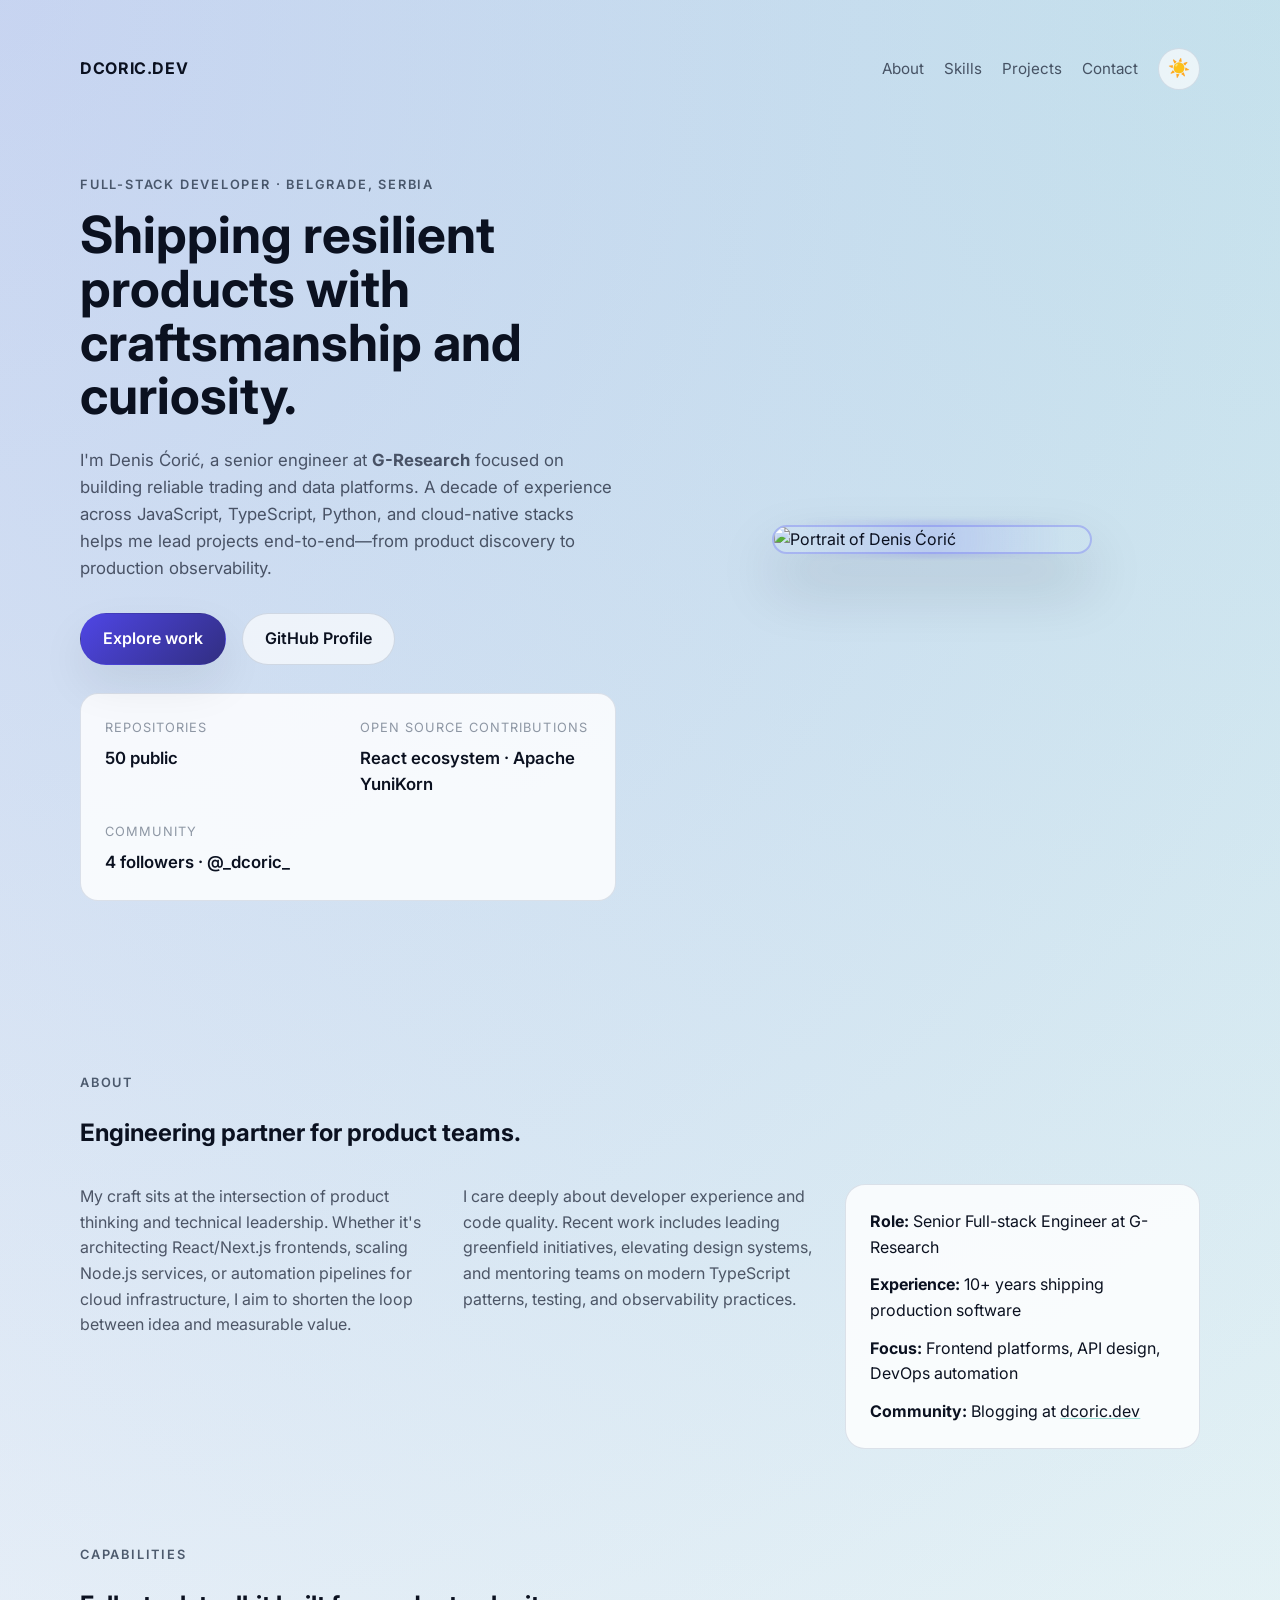
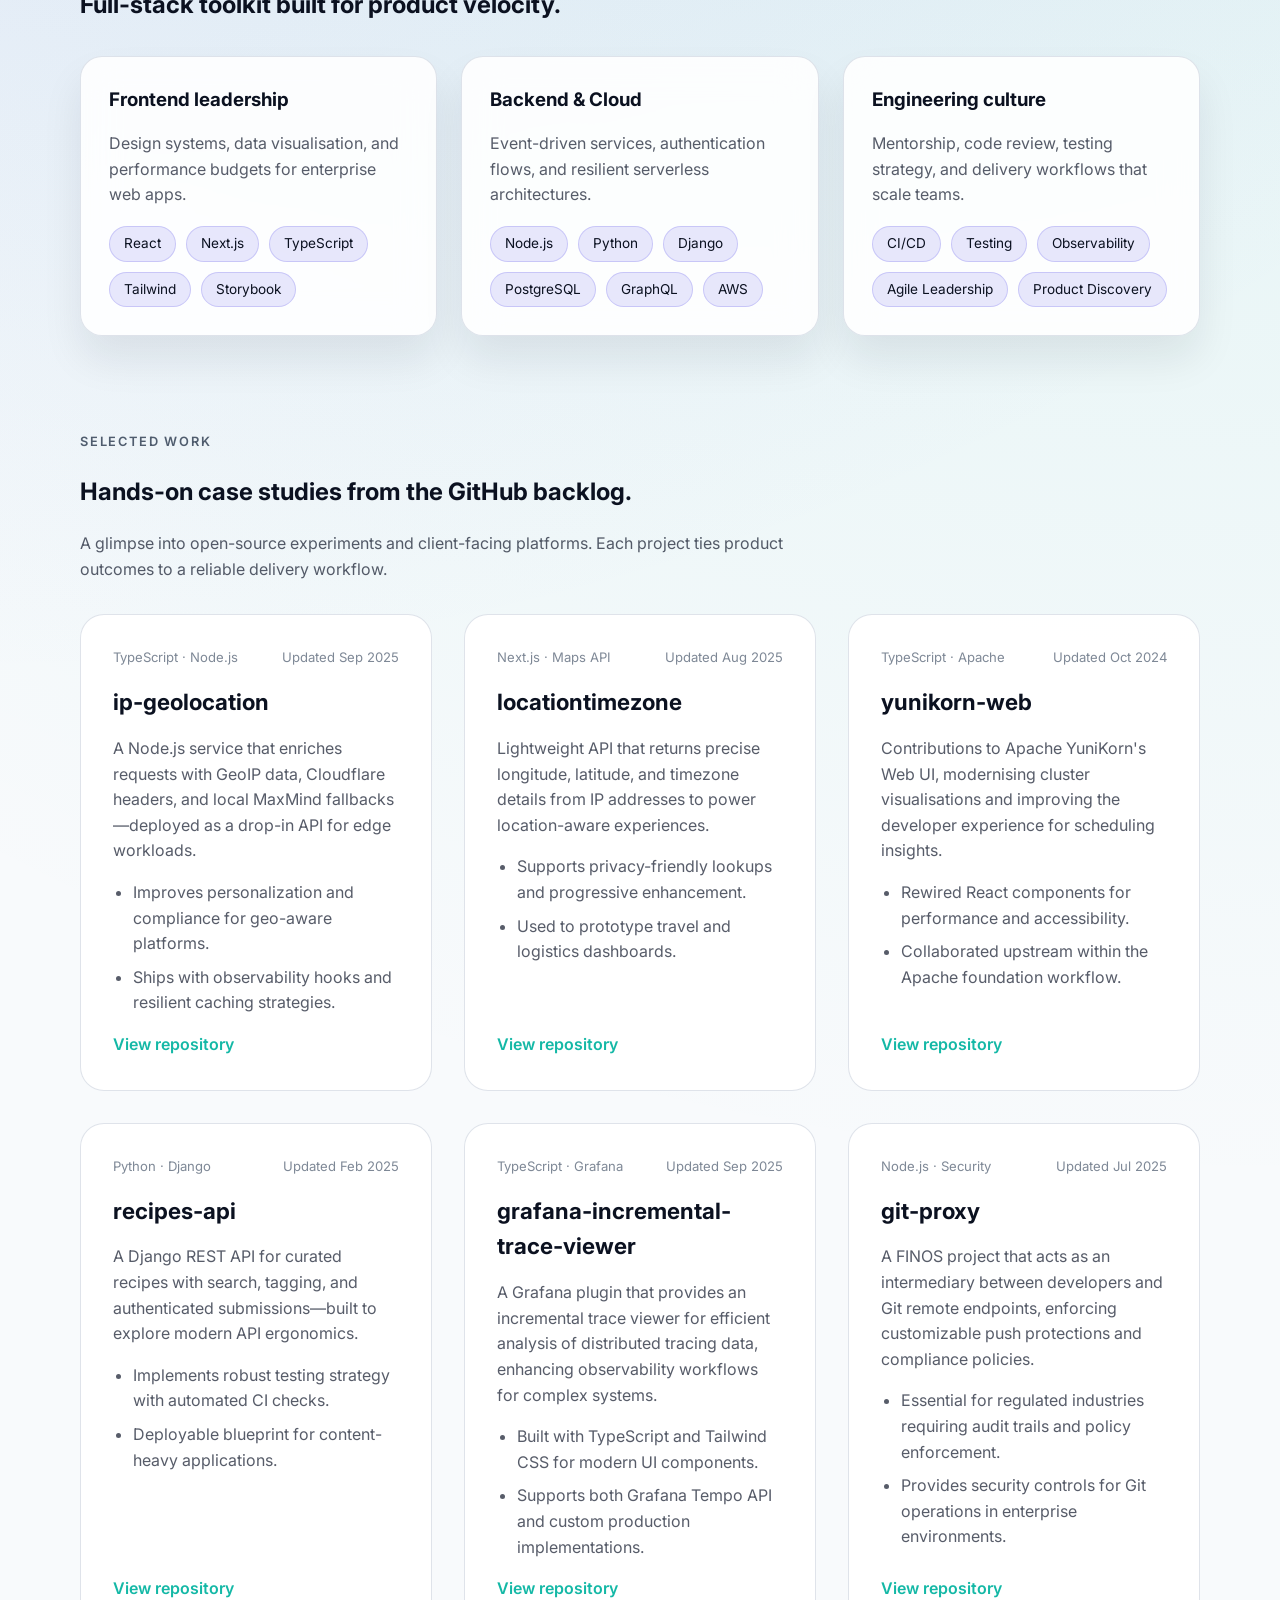
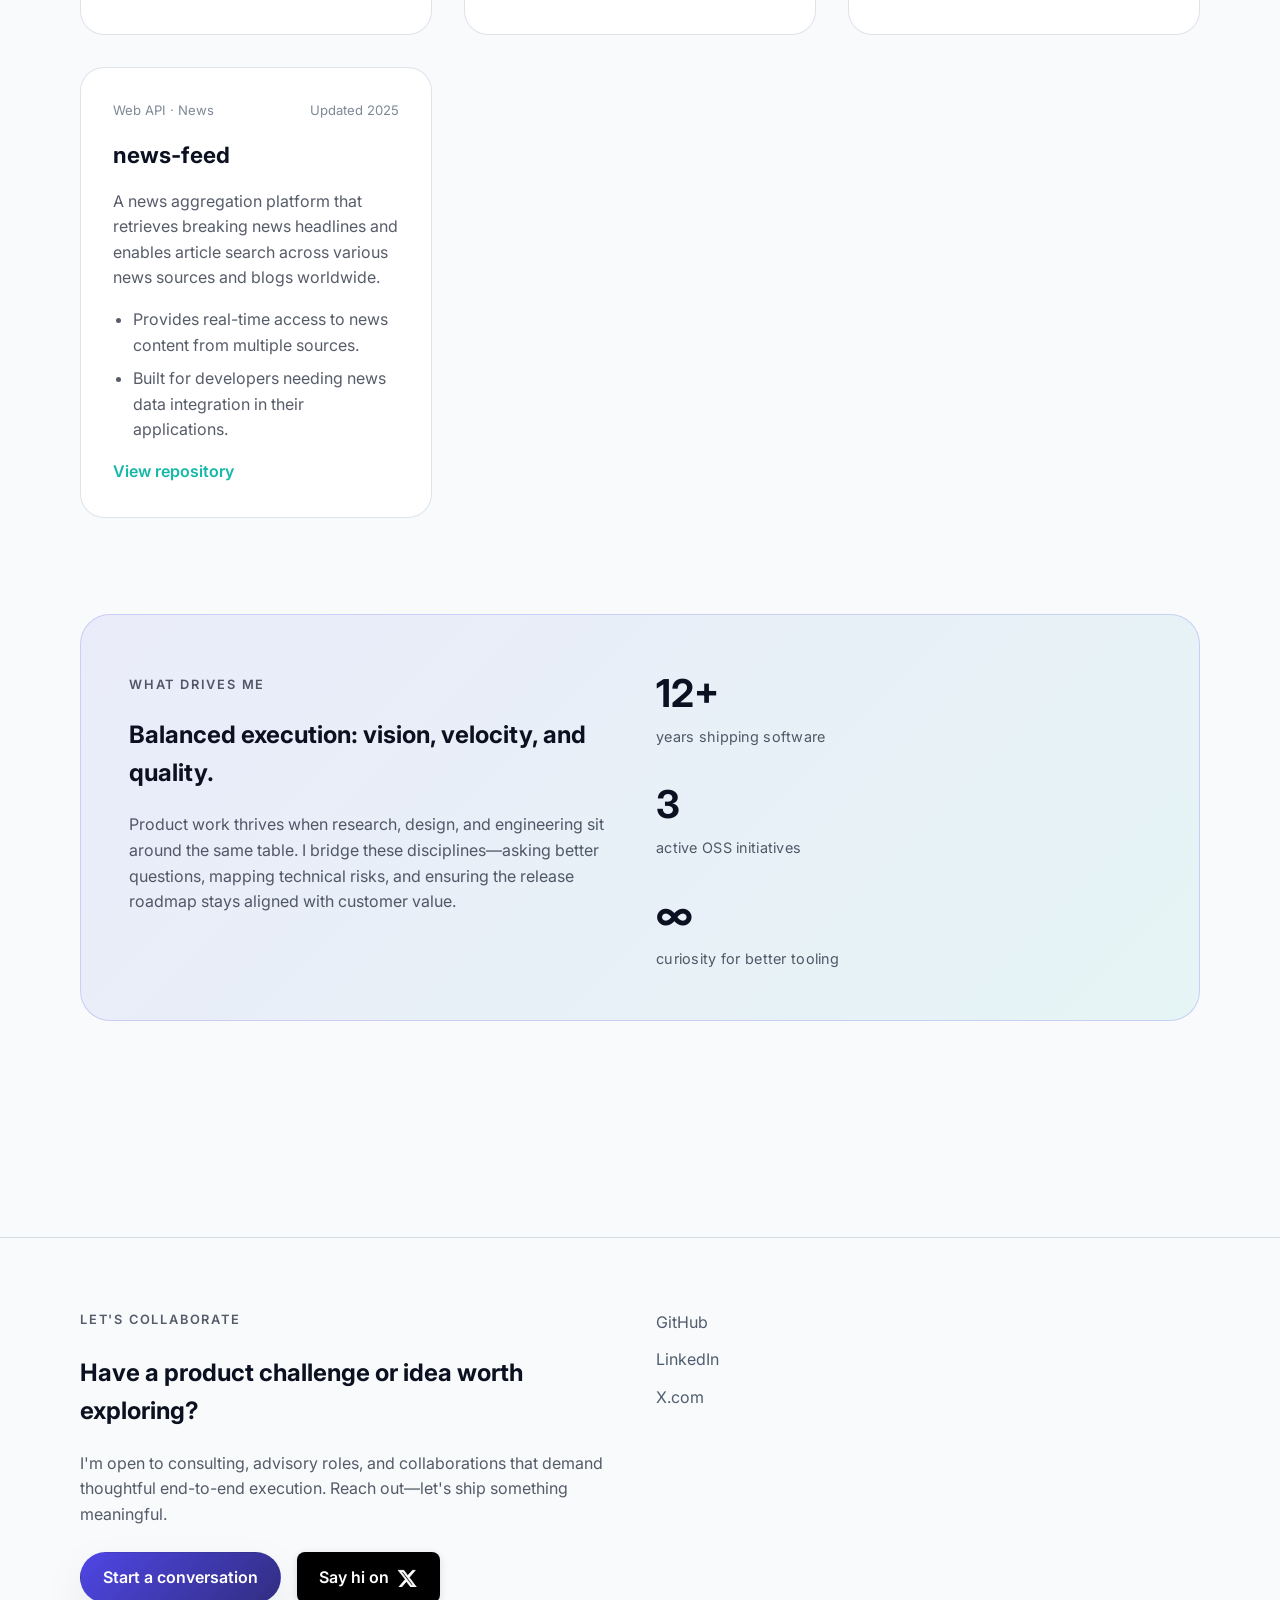
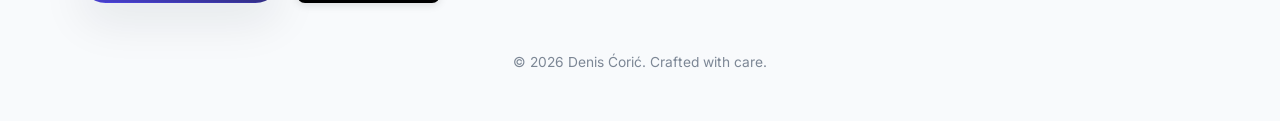
==== index.html @ 5a863c9d "Add new project cards to portfolio showcasing Grafana plugin, Git proxy, and news aggregation platfo" ====
<!DOCTYPE html>
<html lang="en">

<head>
  <meta charset="UTF-8" />
  <meta name="viewport" content="width=device-width, initial-scale=1" />
  <title>Denis Ćorić · Full-Stack Engineer</title>
  <meta name="description"
    content="Portfolio of Denis Ćorić, a full-stack engineer crafting production-grade web and cloud solutions with React, Next.js, and TypeScript." />
  <meta name="author" content="Denis Ćorić" />
  <meta name="robots" content="index,follow" />
  <link rel="canonical" href="https://dcoric.dev" />
  <meta property="og:type" content="website" />
  <meta property="og:title" content="Denis Ćorić · Full-Stack Engineer" />
  <meta property="og:description"
    content="Portfolio of Denis Ćorić, a full-stack engineer crafting production-grade web and cloud solutions with React, Next.js, and TypeScript." />
  <meta property="og:url" content="https://dcoric.dev" />
  <meta property="og:image" content="https://avatars.githubusercontent.com/u/5342224?v=4" />
  <meta property="og:site_name" content="dcoric.dev" />
  <meta name="twitter:card" content="summary_large_image" />
  <meta name="twitter:title" content="Denis Ćorić · Full-Stack Engineer" />
  <meta name="twitter:description"
    content="Portfolio of Denis Ćorić, a full-stack engineer crafting production-grade web and cloud solutions with React, Next.js, and TypeScript." />
  <meta name="twitter:image" content="https://avatars.githubusercontent.com/u/5342224?v=4" />
  <meta name="twitter:creator" content="@_dcoric_" />
  <link rel="preconnect" href="https://fonts.googleapis.com" />
  <link rel="preconnect" href="https://fonts.gstatic.com" crossorigin />
  <link href="https://fonts.googleapis.com/css2?family=Inter:wght@300;400;500;600;700;800&display=swap"
    rel="stylesheet" />
  <link rel="stylesheet" href="styles.css" />
</head>

<body>
  <div class="page">
    <header class="hero" id="top">
      <nav class="nav">
        <a class="nav__logo" href="#top">dcoric.dev</a>
        <div class="nav__actions">
          <div class="nav__links">
            <a href="#about">About</a>
            <a href="#skills">Skills</a>
            <a href="#projects">Projects</a>
            <a href="#contact">Contact</a>
          </div>
          <button class="theme-toggle" type="button" aria-label="Toggle theme" title="Toggle theme">
            <span class="theme-toggle__icon theme-toggle__icon--sun" aria-hidden="true">☀️</span>
            <span class="theme-toggle__icon theme-toggle__icon--moon" aria-hidden="true">🌙</span>
          </button>
        </div>
      </nav>
      <div class="hero__content">
        <div class="hero__text">
          <p class="eyebrow">Full-stack developer · Belgrade, Serbia</p>
          <h1>Shipping resilient products with craftsmanship and curiosity.</h1>
          <p class="hero__summary">
            I'm Denis Ćorić, a senior engineer at <strong>G-Research</strong> focused on
            building reliable trading and data platforms. A decade of experience across
            JavaScript, TypeScript, Python, and cloud-native stacks helps me lead
            projects end-to-end—from product discovery to production observability.
          </p>
          <div class="hero__cta">
            <a class="button button--primary" href="#projects">Explore work</a>
            <a class="button button--ghost" href="https://github.com/dcoric" target="_blank" rel="noopener noreferrer">
              GitHub Profile
            </a>
          </div>
          <dl class="hero__stats">
            <div>
              <dt>Repositories</dt>
              <dd>50 public</dd>
            </div>
            <div>
              <dt>Open source contributions</dt>
              <dd>React ecosystem · Apache YuniKorn</dd>
            </div>
            <div>
              <dt>Community</dt>
              <dd>4 followers · @_dcoric_</dd>
            </div>
          </dl>
        </div>
        <div class="hero__portrait">
          <div class="portrait__glow"></div>
          <img src="https://avatars.githubusercontent.com/u/5342224?v=4" alt="Portrait of Denis Ćorić" />
        </div>
      </div>
    </header>

    <main>
      <section class="section about" id="about">
        <div class="section__intro">
          <p class="eyebrow">About</p>
          <h2>Engineering partner for product teams.</h2>
        </div>
        <div class="about__grid">
          <p>
            My craft sits at the intersection of product thinking and technical
            leadership. Whether it's architecting React/Next.js frontends, scaling Node.js
            services, or automation pipelines for cloud infrastructure, I aim to shorten
            the loop between idea and measurable value.
          </p>
          <p>
            I care deeply about developer experience and code quality. Recent work
            includes leading greenfield initiatives, elevating design systems, and
            mentoring teams on modern TypeScript patterns, testing, and observability
            practices.
          </p>
          <ul class="about__highlights">
            <li><strong>Role:</strong> Senior Full-stack Engineer at G-Research</li>
            <li><strong>Experience:</strong> 10+ years shipping production software</li>
            <li><strong>Focus:</strong> Frontend platforms, API design, DevOps automation</li>
            <li><strong>Community:</strong> Blogging at <a href="https://dcoric.dev" target="_blank"
                rel="noopener noreferrer">dcoric.dev</a></li>
          </ul>
        </div>
      </section>

      <section class="section skills" id="skills">
        <div class="section__intro">
          <p class="eyebrow">Capabilities</p>
          <h2>Full-stack toolkit built for product velocity.</h2>
        </div>
        <div class="skill-groups">
          <div class="skill-card">
            <h3>Frontend leadership</h3>
            <p>Design systems, data visualisation, and performance budgets for enterprise web apps.</p>
            <div class="skill-tags">
              <span>React</span>
              <span>Next.js</span>
              <span>TypeScript</span>
              <span>Tailwind</span>
              <span>Storybook</span>
            </div>
          </div>
          <div class="skill-card">
            <h3>Backend & Cloud</h3>
            <p>Event-driven services, authentication flows, and resilient serverless architectures.</p>
            <div class="skill-tags">
              <span>Node.js</span>
              <span>Python</span>
              <span>Django</span>
              <span>PostgreSQL</span>
              <span>GraphQL</span>
              <span>AWS</span>
            </div>
          </div>
          <div class="skill-card">
            <h3>Engineering culture</h3>
            <p>Mentorship, code review, testing strategy, and delivery workflows that scale teams.</p>
            <div class="skill-tags">
              <span>CI/CD</span>
              <span>Testing</span>
              <span>Observability</span>
              <span>Agile Leadership</span>
              <span>Product Discovery</span>
            </div>
          </div>
        </div>
      </section>

      <section class="section projects" id="projects">
        <div class="section__intro">
          <p class="eyebrow">Selected Work</p>
          <h2>Hands-on case studies from the GitHub backlog.</h2>
          <p class="section__description">
            A glimpse into open-source experiments and client-facing platforms. Each project
            ties product outcomes to a reliable delivery workflow.
          </p>
        </div>
        <div class="project-grid">
          <article class="project-card">
            <div class="project-card__meta">
              <span class="project-card__tag">TypeScript · Node.js</span>
              <span class="project-card__date">Updated Sep 2025</span>
            </div>
            <h3>ip-geolocation</h3>
            <p>
              A Node.js service that enriches requests with GeoIP data, Cloudflare headers,
              and local MaxMind fallbacks—deployed as a drop-in API for edge workloads.
            </p>
            <ul>
              <li>Improves personalization and compliance for geo-aware platforms.</li>
              <li>Ships with observability hooks and resilient caching strategies.</li>
            </ul>
            <a href="https://github.com/dcoric/ip-geolocation" target="_blank" rel="noopener noreferrer">View
              repository</a>
          </article>

          <article class="project-card">
            <div class="project-card__meta">
              <span class="project-card__tag">Next.js · Maps API</span>
              <span class="project-card__date">Updated Aug 2025</span>
            </div>
            <h3>locationtimezone</h3>
            <p>
              Lightweight API that returns precise longitude, latitude, and timezone details
              from IP addresses to power location-aware experiences.
            </p>
            <ul>
              <li>Supports privacy-friendly lookups and progressive enhancement.</li>
              <li>Used to prototype travel and logistics dashboards.</li>
            </ul>
            <a href="https://github.com/dcoric/locationtimezone" target="_blank" rel="noopener noreferrer">View
              repository</a>
          </article>

          <article class="project-card">
            <div class="project-card__meta">
              <span class="project-card__tag">TypeScript · Apache</span>
              <span class="project-card__date">Updated Oct 2024</span>
            </div>
            <h3>yunikorn-web</h3>
            <p>
              Contributions to Apache YuniKorn's Web UI, modernising cluster visualisations
              and improving the developer experience for scheduling insights.
            </p>
            <ul>
              <li>Rewired React components for performance and accessibility.</li>
              <li>Collaborated upstream within the Apache foundation workflow.</li>
            </ul>
            <a href="https://github.com/dcoric/yunikorn-web" target="_blank" rel="noopener noreferrer">View
              repository</a>
          </article>

          <article class="project-card">
            <div class="project-card__meta">
              <span class="project-card__tag">Python · Django</span>
              <span class="project-card__date">Updated Feb 2025</span>
            </div>
            <h3>recipes-api</h3>
            <p>
              A Django REST API for curated recipes with search, tagging, and authenticated
              submissions—built to explore modern API ergonomics.
            </p>
            <ul>
              <li>Implements robust testing strategy with automated CI checks.</li>
              <li>Deployable blueprint for content-heavy applications.</li>
            </ul>
            <a href="https://github.com/dcoric/recipes-api" target="_blank" rel="noopener noreferrer">View
              repository</a>
          </article>

          <article class="project-card">
            <div class="project-card__meta">
              <span class="project-card__tag">TypeScript · Grafana</span>
              <span class="project-card__date">Updated Sep 2025</span>
            </div>
            <h3>grafana-incremental-trace-viewer</h3>
            <p>
              A Grafana plugin that provides an incremental trace viewer for efficient analysis
              of distributed tracing data, enhancing observability workflows for complex systems.
            </p>
            <ul>
              <li>Built with TypeScript and Tailwind CSS for modern UI components.</li>
              <li>Supports both Grafana Tempo API and custom production implementations.</li>
            </ul>
            <a href="https://github.com/G-Research/grafana-incremental-trace-viewer" target="_blank"
              rel="noopener noreferrer">View
              repository</a>
          </article>

          <article class="project-card">
            <div class="project-card__meta">
              <span class="project-card__tag">Node.js · Security</span>
              <span class="project-card__date">Updated Jul 2025</span>
            </div>
            <h3>git-proxy</h3>
            <p>
              A FINOS project that acts as an intermediary between developers and Git remote
              endpoints, enforcing customizable push protections and compliance policies.
            </p>
            <ul>
              <li>Essential for regulated industries requiring audit trails and policy enforcement.</li>
              <li>Provides security controls for Git operations in enterprise environments.</li>
            </ul>
            <a href="https://github.com/finos/git-proxy" target="_blank" rel="noopener noreferrer">View
              repository</a>
          </article>

          <article class="project-card">
            <div class="project-card__meta">
              <span class="project-card__tag">Web API · News</span>
              <span class="project-card__date">Updated 2025</span>
            </div>
            <h3>news-feed</h3>
            <p>
              A news aggregation platform that retrieves breaking news headlines and enables
              article search across various news sources and blogs worldwide.
            </p>
            <ul>
              <li>Provides real-time access to news content from multiple sources.</li>
              <li>Built for developers needing news data integration in their applications.</li>
            </ul>
            <a href="https://github.com/dcoric/news-feed" target="_blank" rel="noopener noreferrer">View
              repository</a>
          </article>
        </div>
      </section>

      <section class="section spotlight">
        <div class="spotlight__content">
          <p class="eyebrow">What drives me</p>
          <h2>Balanced execution: vision, velocity, and quality.</h2>
          <p>
            Product work thrives when research, design, and engineering sit around the same
            table. I bridge these disciplines—asking better questions, mapping technical
            risks, and ensuring the release roadmap stays aligned with customer value.
          </p>
        </div>
        <div class="spotlight__stats">
          <div>
            <span class="spotlight__value">12+</span>
            <span class="spotlight__label">years shipping software</span>
          </div>
          <div>
            <span class="spotlight__value">3</span>
            <span class="spotlight__label">active OSS initiatives</span>
          </div>
          <div>
            <span class="spotlight__value">∞</span>
            <span class="spotlight__label">curiosity for better tooling</span>
          </div>
        </div>
      </section>
    </main>

    <footer class="footer" id="contact">
      <div class="footer__inner">
        <div>
          <p class="eyebrow">Let's collaborate</p>
          <h2>Have a product challenge or idea worth exploring?</h2>
          <p>
            I'm open to consulting, advisory roles, and collaborations that demand
            thoughtful end-to-end execution. Reach out—let's ship something meaningful.
          </p>
          <div class="footer__cta">
            <a class="button button--primary" href="https://www.linkedin.com/in/coricdenis" target="_blank"
              rel="noopener noreferrer">Start a
              conversation</a>
            <a class="button button--x" href="https://x.com/_dcoric_" target="_blank" rel="noopener noreferrer">
              Say hi on <svg xmlns="http://www.w3.org/2000/svg" viewBox="0 0 120 120" width="20" height="20"
                aria-hidden="true">
                <path fill="currentColor" stroke="white" stroke-width="4" stroke-linejoin="round"
                  d="M93.5 20H110L73.5 62.5L116 120H82.5L56.5 86.5L27.5 120H11L50 74L7 20H41L64 51.5L93.5 20ZM87.5 109H97L36.5 30H26.5L87.5 109Z" />
              </svg>
            </a>
          </div>
        </div>
        <div class="footer__links">
          <a href="https://github.com/dcoric" target="_blank" rel="noopener noreferrer">GitHub</a>
          <a href="https://www.linkedin.com/in/coricdenis" target="_blank" rel="noopener noreferrer">LinkedIn</a>
          <a href="https://x.com/_dcoric_" target="_blank" rel="noopener noreferrer">X.com</a>
        </div>
      </div>
      <p class="footer__copy">© <span id="current-year"></span> Denis Ćorić. Crafted with care.</p>
    </footer>
  </div>

  <script src="script.js"></script>
</body>

</html>
---- styles.css ----
:root {
  color-scheme: light;
  --color-bg: #f8fafc;
  --background-body: radial-gradient(circle at top left, rgba(79, 70, 229, 0.18), transparent 45%),
    radial-gradient(circle at top right, rgba(20, 184, 166, 0.18), transparent 55%),
    #f8fafc;
  --color-surface: rgba(255, 255, 255, 0.88);
  --color-surface-strong: rgba(255, 255, 255, 0.94);
  --color-primary: #4f46e5;
  --color-primary-soft: rgba(99, 102, 241, 0.15);
  --color-primary-tint: rgba(79, 70, 229, 0.12);
  --color-primary-border-soft: rgba(79, 70, 229, 0.2);
  --color-primary-border-strong: rgba(79, 70, 229, 0.35);
  --color-accent: #14b8a6;
  --color-accent-hover: #0d9488;
  --color-link-underline: rgba(20, 184, 166, 0.4);
  --color-text: #0b1120;
  --color-text-muted: rgba(15, 23, 42, 0.7);
  --color-text-subtle: rgba(51, 65, 85, 0.85);
  --color-text-meta: rgba(71, 85, 105, 0.7);
  --color-text-tertiary: rgba(71, 85, 105, 0.6);
  --color-border: rgba(148, 163, 184, 0.3);
  --color-border-soft: rgba(148, 163, 184, 0.35);
  --color-border-strong: rgba(100, 116, 139, 0.55);
  --color-footer-border: rgba(148, 163, 184, 0.35);
  --color-spotlight-border: rgba(79, 70, 229, 0.2);
  --shadow-soft: 0 20px 45px rgba(15, 23, 42, 0.08);
  --shadow-lifted: 0 24px 40px rgba(15, 23, 42, 0.08);
  --shadow-strong: 0 30px 60px rgba(15, 23, 42, 0.12);
  --shadow-card-hover: 0 24px 50px rgba(79, 70, 229, 0.2);
  --color-ghost-bg: rgba(255, 255, 255, 0.65);
  --color-ghost-bg-hover: rgba(79, 70, 229, 0.12);
  --color-hero-stats-bg: rgba(255, 255, 255, 0.82);
  --color-highlight-bg: rgba(255, 255, 255, 0.82);
  --color-portrait-border: rgba(99, 102, 241, 0.35);
  --color-portrait-shadow: 0 30px 60px rgba(15, 23, 42, 0.18);
  --background-portrait-glow: radial-gradient(circle, rgba(99, 102, 241, 0.18), transparent 65%);
  --background-spotlight: linear-gradient(135deg, rgba(79, 70, 229, 0.08), rgba(20, 184, 166, 0.08));
  --color-footer-bg: rgba(248, 250, 252, 0.94);
  --color-footer-text: rgba(51, 65, 85, 0.85);
  --color-footer-copy: rgba(71, 85, 105, 0.7);
  --color-x-button-bg: #000000;
  --color-x-button-hover-bg: #222222;
  --color-x-button-text: #ffffff;
  --max-width: 1120px;
}

@media (prefers-color-scheme: dark) {
  :root:not([data-theme="light"]) {
    color-scheme: dark;
    --color-bg: #06060f;
    --background-body: radial-gradient(circle at top left, rgba(79, 70, 229, 0.32), transparent 45%),
      radial-gradient(circle at top right, rgba(20, 184, 166, 0.25), transparent 55%),
      #06060f;
    --color-surface: rgba(17, 17, 31, 0.82);
    --color-surface-strong: rgba(28, 29, 50, 0.9);
    --color-primary-soft: rgba(99, 102, 241, 0.2);
    --color-primary-tint: rgba(79, 70, 229, 0.16);
    --color-primary-border-soft: rgba(79, 70, 229, 0.35);
    --color-primary-border-strong: rgba(99, 102, 241, 0.6);
    --color-text: #f8fafc;
    --color-text-muted: rgba(226, 232, 240, 0.78);
    --color-text-subtle: rgba(148, 163, 184, 0.85);
    --color-text-meta: rgba(148, 163, 184, 0.75);
    --color-text-tertiary: rgba(148, 163, 184, 0.6);
    --color-border: rgba(148, 163, 184, 0.32);
    --color-border-soft: rgba(148, 163, 184, 0.4);
    --color-border-strong: rgba(148, 163, 184, 0.6);
    --color-footer-border: rgba(99, 102, 241, 0.25);
    --color-spotlight-border: rgba(99, 102, 241, 0.25);
    --shadow-soft: 0 20px 45px rgba(15, 23, 42, 0.45);
    --shadow-lifted: 0 24px 40px rgba(15, 23, 42, 0.35);
    --shadow-strong: 0 30px 60px rgba(15, 23, 42, 0.55);
    --shadow-card-hover: 0 24px 50px rgba(15, 23, 42, 0.5);
    --color-ghost-bg: rgba(15, 23, 42, 0.4);
    --color-ghost-bg-hover: rgba(148, 163, 184, 0.15);
    --color-hero-stats-bg: rgba(15, 23, 42, 0.5);
    --color-highlight-bg: rgba(15, 23, 42, 0.55);
    --color-portrait-border: rgba(99, 102, 241, 0.55);
    --color-portrait-shadow: 0 30px 60px rgba(15, 23, 42, 0.55);
    --background-portrait-glow: radial-gradient(circle, rgba(99, 102, 241, 0.3), transparent 65%);
    --background-spotlight: linear-gradient(135deg, rgba(79, 70, 229, 0.15), rgba(20, 184, 166, 0.12));
    --color-footer-bg: rgba(8, 8, 16, 0.96);
    --color-footer-text: rgba(148, 163, 184, 0.85);
    --color-footer-copy: rgba(148, 163, 184, 0.6);
    --color-accent: #2dd4bf;
    --color-accent-hover: #2dd4bf;
    --color-link-underline: rgba(20, 184, 166, 0.6);
    --color-x-button-bg: #ffffff;
    --color-x-button-hover-bg: #e2e8f0;
    --color-x-button-text: #0f172a;
  }
}

:root[data-theme="light"] {
  color-scheme: light;
  --color-bg: #f8fafc;
  --background-body: radial-gradient(circle at top left, rgba(79, 70, 229, 0.18), transparent 45%),
    radial-gradient(circle at top right, rgba(20, 184, 166, 0.18), transparent 55%),
    #f8fafc;
  --color-surface: rgba(255, 255, 255, 0.88);
  --color-surface-strong: rgba(255, 255, 255, 0.94);
  --color-primary-soft: rgba(99, 102, 241, 0.15);
  --color-primary-tint: rgba(79, 70, 229, 0.12);
  --color-primary-border-soft: rgba(79, 70, 229, 0.2);
  --color-primary-border-strong: rgba(79, 70, 229, 0.35);
  --color-text: #0b1120;
  --color-text-muted: rgba(15, 23, 42, 0.7);
  --color-text-subtle: rgba(51, 65, 85, 0.85);
  --color-text-meta: rgba(71, 85, 105, 0.7);
  --color-text-tertiary: rgba(71, 85, 105, 0.6);
  --color-border: rgba(148, 163, 184, 0.3);
  --color-border-soft: rgba(148, 163, 184, 0.35);
  --color-border-strong: rgba(100, 116, 139, 0.55);
  --color-footer-border: rgba(148, 163, 184, 0.35);
  --color-spotlight-border: rgba(79, 70, 229, 0.2);
  --shadow-soft: 0 20px 45px rgba(15, 23, 42, 0.08);
  --shadow-lifted: 0 24px 40px rgba(15, 23, 42, 0.08);
  --shadow-strong: 0 30px 60px rgba(15, 23, 42, 0.12);
  --shadow-card-hover: 0 24px 50px rgba(79, 70, 229, 0.2);
  --color-ghost-bg: rgba(255, 255, 255, 0.65);
  --color-ghost-bg-hover: rgba(79, 70, 229, 0.12);
  --color-hero-stats-bg: rgba(255, 255, 255, 0.82);
  --color-highlight-bg: rgba(255, 255, 255, 0.82);
  --color-portrait-border: rgba(99, 102, 241, 0.35);
  --color-portrait-shadow: 0 30px 60px rgba(15, 23, 42, 0.18);
  --background-portrait-glow: radial-gradient(circle, rgba(99, 102, 241, 0.18), transparent 65%);
  --background-spotlight: linear-gradient(135deg, rgba(79, 70, 229, 0.08), rgba(20, 184, 166, 0.08));
  --color-footer-bg: rgba(248, 250, 252, 0.94);
  --color-footer-text: rgba(51, 65, 85, 0.85);
  --color-footer-copy: rgba(71, 85, 105, 0.7);
  --color-x-button-bg: #000000;
  --color-x-button-hover-bg: #222222;
  --color-x-button-text: #ffffff;
  --color-accent-hover: #0d9488;
  --color-link-underline: rgba(20, 184, 166, 0.4);
}

:root[data-theme="dark"] {
  color-scheme: dark;
  --color-bg: #06060f;
  --background-body: radial-gradient(circle at top left, rgba(79, 70, 229, 0.32), transparent 45%),
    radial-gradient(circle at top right, rgba(20, 184, 166, 0.25), transparent 55%),
    #06060f;
  --color-surface: rgba(17, 17, 31, 0.82);
  --color-surface-strong: rgba(28, 29, 50, 0.9);
  --color-primary-soft: rgba(99, 102, 241, 0.2);
  --color-primary-tint: rgba(79, 70, 229, 0.16);
  --color-primary-border-soft: rgba(79, 70, 229, 0.35);
  --color-primary-border-strong: rgba(99, 102, 241, 0.6);
  --color-text: #f8fafc;
  --color-text-muted: rgba(226, 232, 240, 0.78);
  --color-text-subtle: rgba(148, 163, 184, 0.85);
  --color-text-meta: rgba(148, 163, 184, 0.75);
  --color-text-tertiary: rgba(148, 163, 184, 0.6);
  --color-border: rgba(148, 163, 184, 0.32);
  --color-border-soft: rgba(148, 163, 184, 0.4);
  --color-border-strong: rgba(148, 163, 184, 0.6);
  --color-footer-border: rgba(99, 102, 241, 0.25);
  --color-spotlight-border: rgba(99, 102, 241, 0.25);
  --shadow-soft: 0 20px 45px rgba(15, 23, 42, 0.45);
  --shadow-lifted: 0 24px 40px rgba(15, 23, 42, 0.35);
  --shadow-strong: 0 30px 60px rgba(15, 23, 42, 0.55);
  --shadow-card-hover: 0 24px 50px rgba(15, 23, 42, 0.5);
  --color-ghost-bg: rgba(15, 23, 42, 0.4);
  --color-ghost-bg-hover: rgba(148, 163, 184, 0.15);
  --color-hero-stats-bg: rgba(15, 23, 42, 0.5);
  --color-highlight-bg: rgba(15, 23, 42, 0.55);
  --color-portrait-border: rgba(99, 102, 241, 0.55);
  --color-portrait-shadow: 0 30px 60px rgba(15, 23, 42, 0.55);
  --background-portrait-glow: radial-gradient(circle, rgba(99, 102, 241, 0.3), transparent 65%);
  --background-spotlight: linear-gradient(135deg, rgba(79, 70, 229, 0.15), rgba(20, 184, 166, 0.12));
  --color-footer-bg: rgba(8, 8, 16, 0.96);
  --color-footer-text: rgba(148, 163, 184, 0.85);
  --color-footer-copy: rgba(148, 163, 184, 0.6);
  --color-x-button-bg: #ffffff;
  --color-x-button-hover-bg: #e2e8f0;
  --color-x-button-text: #0f172a;
  --color-accent-hover: #2dd4bf;
  --color-link-underline: rgba(20, 184, 166, 0.6);
}

* {
  box-sizing: border-box;
}

body {
  margin: 0;
  font-family: "Inter", system-ui, -apple-system, BlinkMacSystemFont, "Segoe UI", sans-serif;
  background: var(--background-body);
  color: var(--color-text);
  line-height: 1.6;
  -webkit-font-smoothing: antialiased;
  transition: background 0.35s ease, color 0.35s ease;
}

img {
  max-width: 100%;
  display: block;
}

a {
  color: inherit;
  text-decoration: none;
}

a:hover {
  color: var(--color-accent);
}

.page {
  min-height: 100vh;
}

.hero {
  padding: 48px 24px 96px;
  position: relative;
}

.has-js .hero.hero--animate {
  opacity: 0;
  transform: translateY(28px);
  transition: opacity 0.7s ease, transform 0.7s ease;
}

.has-js .hero.hero--visible {
  opacity: 1;
  transform: translateY(0);
}

.nav {
  max-width: var(--max-width);
  margin: 0 auto 72px;
  display: flex;
  align-items: center;
  justify-content: space-between;
  gap: 24px;
}

.nav__actions {
  display: flex;
  align-items: center;
  gap: 20px;
}

.nav__logo {
  font-weight: 700;
  letter-spacing: 0.04em;
  font-size: 1rem;
  text-transform: uppercase;
}

.nav__links {
  display: flex;
  gap: 20px;
  font-size: 0.95rem;
  color: var(--color-text-muted);
}

.nav__links a {
  padding: 8px 0;
  position: relative;
}

.nav__links a::after {
  content: "";
  position: absolute;
  left: 0;
  bottom: -6px;
  width: 0;
  height: 2px;
  background: var(--color-accent);
  transition: width 0.25s ease;
}

.nav__links a:hover::after,
.nav__links a:focus-visible::after {
  width: 100%;
}

.has-js .theme-toggle {
  display: inline-flex;
}

.theme-toggle {
  display: none;
  align-items: center;
  justify-content: center;
  width: 42px;
  height: 42px;
  border-radius: 999px;
  border: 1px solid var(--color-border);
  background: var(--color-ghost-bg);
  color: var(--color-text);
  font-size: 1.1rem;
  padding: 0;
  cursor: pointer;
  transition: transform 0.2s ease, border-color 0.2s ease, background 0.2s ease,
    box-shadow 0.2s ease;
}

.theme-toggle:hover,
.theme-toggle:focus-visible {
  border-color: var(--color-border-strong);
  background: var(--color-ghost-bg-hover);
  box-shadow: 0 0 0 3px var(--color-primary-soft);
}

.theme-toggle:hover {
  transform: translateY(-1px);
}

.theme-toggle:focus-visible {
  outline: none;
}

.theme-toggle__icon {
  display: none;
  line-height: 1;
}

.theme-toggle__icon--sun {
  display: inline;
}

:root[data-theme="dark"] .theme-toggle__icon--sun {
  display: none;
}

:root[data-theme="dark"] .theme-toggle__icon--moon {
  display: inline;
}

@media (prefers-color-scheme: dark) {
  :root:not([data-theme]) .theme-toggle__icon--sun {
    display: none;
  }

  :root:not([data-theme]) .theme-toggle__icon--moon {
    display: inline;
  }
}

.hero__content {
  max-width: var(--max-width);
  margin: 0 auto;
  display: grid;
  grid-template-columns: repeat(auto-fit, minmax(280px, 1fr));
  gap: 48px;
  align-items: center;
}

.hero__text h1 {
  font-size: clamp(2.25rem, 4vw, 3.5rem);
  line-height: 1.05;
  margin: 12px 0 24px;
  font-weight: 700;
}

.hero__summary {
  color: var(--color-text-muted);
  font-size: 1.05rem;
  margin-bottom: 32px;
}

.eyebrow {
  letter-spacing: 0.14em;
  text-transform: uppercase;
  font-weight: 600;
  color: var(--color-text-subtle);
  font-size: 0.8rem;
}

.hero__cta {
  display: flex;
  gap: 16px;
  flex-wrap: wrap;
  margin-bottom: 28px;
}

.button {
  display: inline-flex;
  align-items: center;
  justify-content: center;
  padding: 12px 22px;
  border-radius: 999px;
  border: 1px solid transparent;
  font-weight: 600;
  cursor: pointer;
  transition: transform 0.2s ease, box-shadow 0.2s ease, background 0.2s ease;
}

.button--primary {
  background: linear-gradient(135deg, var(--color-primary), #312e81);
  box-shadow: var(--shadow-soft);
  color: #ffffff;
}

.button--primary:hover {
  transform: translateY(-1px);
  background: linear-gradient(135deg, #4338ca, #1e1b4b);
  color: #ffffff;
}

.button--ghost {
  border-color: var(--color-border-soft);
  background: var(--color-ghost-bg);
}

.button--ghost:hover {
  background: var(--color-ghost-bg-hover);
  border-color: var(--color-border-strong);
}

/* X (formerly Twitter) button style to match x.com branding */
.button.button--x {
  background: var(--color-x-button-bg);
  color: var(--color-x-button-text);
  border: none;
  border-radius: 8px;
  padding: 0.6em 1.4em;
  box-shadow: 0 2px 8px rgba(0, 0, 0, 0.12);
  gap: 0.5em;
}

.button.button--x:hover {
  background: var(--color-x-button-hover-bg);
  color: var(--color-x-button-text);
  transform: translateY(-1px);
}

.button.button--x svg {
  display: block;
  margin-right: 0;
}

.hero__stats {
  display: grid;
  grid-template-columns: repeat(auto-fit, minmax(180px, 1fr));
  gap: 24px;
  padding: 24px;
  background: var(--color-hero-stats-bg);
  border: 1px solid var(--color-border);
  border-radius: 18px;
}

.hero__stats dt {
  font-size: 0.8rem;
  text-transform: uppercase;
  letter-spacing: 0.08em;
  color: var(--color-text-tertiary);
}

.hero__stats dd {
  font-size: 1.05rem;
  font-weight: 600;
  margin: 6px 0 0;
}

.hero__portrait {
  position: relative;
  justify-self: center;
}

.hero__portrait img {
  width: min(320px, 80vw);
  border-radius: 26px;
  border: 2px solid var(--color-portrait-border);
  box-shadow: var(--color-portrait-shadow);
}

.portrait__glow {
  position: absolute;
  inset: -14%;
  background: var(--background-portrait-glow);
  filter: blur(2px);
  border-radius: 32px;
  z-index: -1;
}

main {
  padding: 48px 24px 120px;
}

.section {
  max-width: var(--max-width);
  margin: 0 auto 96px;
}

.section__intro {
  max-width: 720px;
  margin-bottom: 32px;
}

.section__description {
  color: var(--color-text-muted);
}

.about__grid {
  display: grid;
  gap: 28px;
  grid-template-columns: repeat(auto-fit, minmax(240px, 1fr));
}

.about__grid p {
  margin: 0;
  color: var(--color-text-muted);
}

.about__highlights {
  list-style: none;
  margin: 0;
  padding: 24px;
  background: var(--color-highlight-bg);
  border: 1px solid var(--color-border);
  border-radius: 20px;
  display: grid;
  gap: 12px;
}

.about__highlights a {
  text-decoration: underline;
  text-decoration-color: var(--color-link-underline);
}

.skills {
  position: relative;
}

.skill-groups {
  display: grid;
  grid-template-columns: repeat(auto-fit, minmax(260px, 1fr));
  gap: 24px;
}

.skill-card {
  background: var(--color-surface);
  border: 1px solid var(--color-border);
  border-radius: 22px;
  padding: 28px;
  backdrop-filter: blur(18px);
  box-shadow: var(--shadow-lifted);
}

.skill-card h3 {
  margin-top: 0;
  margin-bottom: 12px;
}

.skill-card p {
  color: var(--color-text-muted);
  margin-bottom: 18px;
}

.skill-tags {
  display: flex;
  flex-wrap: wrap;
  gap: 10px;
}

.skill-tags span {
  padding: 6px 14px;
  border-radius: 999px;
  background: var(--color-primary-tint);
  border: 1px solid var(--color-primary-border-soft);
  font-size: 0.85rem;
}

.project-grid {
  display: grid;
  grid-template-columns: repeat(auto-fit, minmax(260px, 1fr));
  gap: 32px;
}

.project-card {
  padding: 32px;
  background: var(--color-surface-strong);
  border-radius: 24px;
  border: 1px solid var(--color-border);
  display: flex;
  flex-direction: column;
  gap: 16px;
  transition: transform 0.25s ease, border-color 0.25s ease, box-shadow 0.25s ease;
}

.project-card:hover {
  transform: translateY(-6px);
  border-color: var(--color-primary-border-strong);
  box-shadow: var(--shadow-card-hover);
}

.project-card__meta {
  display: flex;
  justify-content: space-between;
  font-size: 0.82rem;
  color: var(--color-text-meta);
}

.project-card h3 {
  margin: 0;
  font-size: 1.4rem;
}

.project-card p {
  margin: 0;
  color: var(--color-text-muted);
}

.project-card ul {
  margin: 0;
  padding-left: 20px;
  color: var(--color-text-muted);
  display: grid;
  gap: 8px;
}

.project-card a {
  margin-top: auto;
  color: var(--color-accent);
  font-weight: 600;
}

.project-card a:hover {
  color: var(--color-accent-hover);
}

.spotlight {
  display: grid;
  grid-template-columns: repeat(auto-fit, minmax(260px, 1fr));
  gap: 32px;
  background: var(--background-spotlight);
  border-radius: 30px;
  padding: 48px;
  border: 1px solid var(--color-spotlight-border);
}

.spotlight__content p {
  color: var(--color-text-muted);
}

.spotlight__stats {
  display: grid;
  gap: 24px;
}

.spotlight__value {
  display: block;
  font-size: 2.4rem;
  font-weight: 700;
}

.spotlight__label {
  color: var(--color-text-muted);
  font-size: 0.9rem;
  letter-spacing: 0.02em;
}

.footer {
  background: var(--color-footer-bg);
  padding: 72px 24px 48px;
  border-top: 1px solid var(--color-footer-border);
}

.footer__inner {
  max-width: var(--max-width);
  margin: 0 auto 48px;
  display: grid;
  gap: 32px;
  grid-template-columns: repeat(auto-fit, minmax(260px, 1fr));
}

.footer__inner h2 {
  margin: 12px 0 20px;
}

.footer__inner p {
  color: var(--color-text-muted);
  margin: 0 0 24px;
}

.footer__cta {
  display: flex;
  gap: 16px;
  flex-wrap: wrap;
}

.footer__links {
  display: grid;
  gap: 12px;
  align-content: start;
  color: var(--color-footer-text);
}

.footer__copy {
  max-width: var(--max-width);
  margin: 0 auto;
  text-align: center;
  color: var(--color-footer-copy);
  font-size: 0.86rem;
}

@media (max-width: 760px) {
  .nav__links {
    display: none;
  }

  .nav__actions {
    gap: 12px;
  }

  .hero {
    padding-top: 32px;
  }

  .hero__content {
    text-align: center;
  }

  .hero__cta,
  .hero__stats {
    justify-content: center;
  }

  .hero__portrait {
    order: -1;
  }

  .about__grid {
    grid-template-columns: 1fr;
  }

  .spotlight {
    padding: 36px;
  }
}

@media (prefers-reduced-motion: reduce) {
  * {
    transition-duration: 0.001ms !important;
    animation-duration: 0.001ms !important;
  }
}
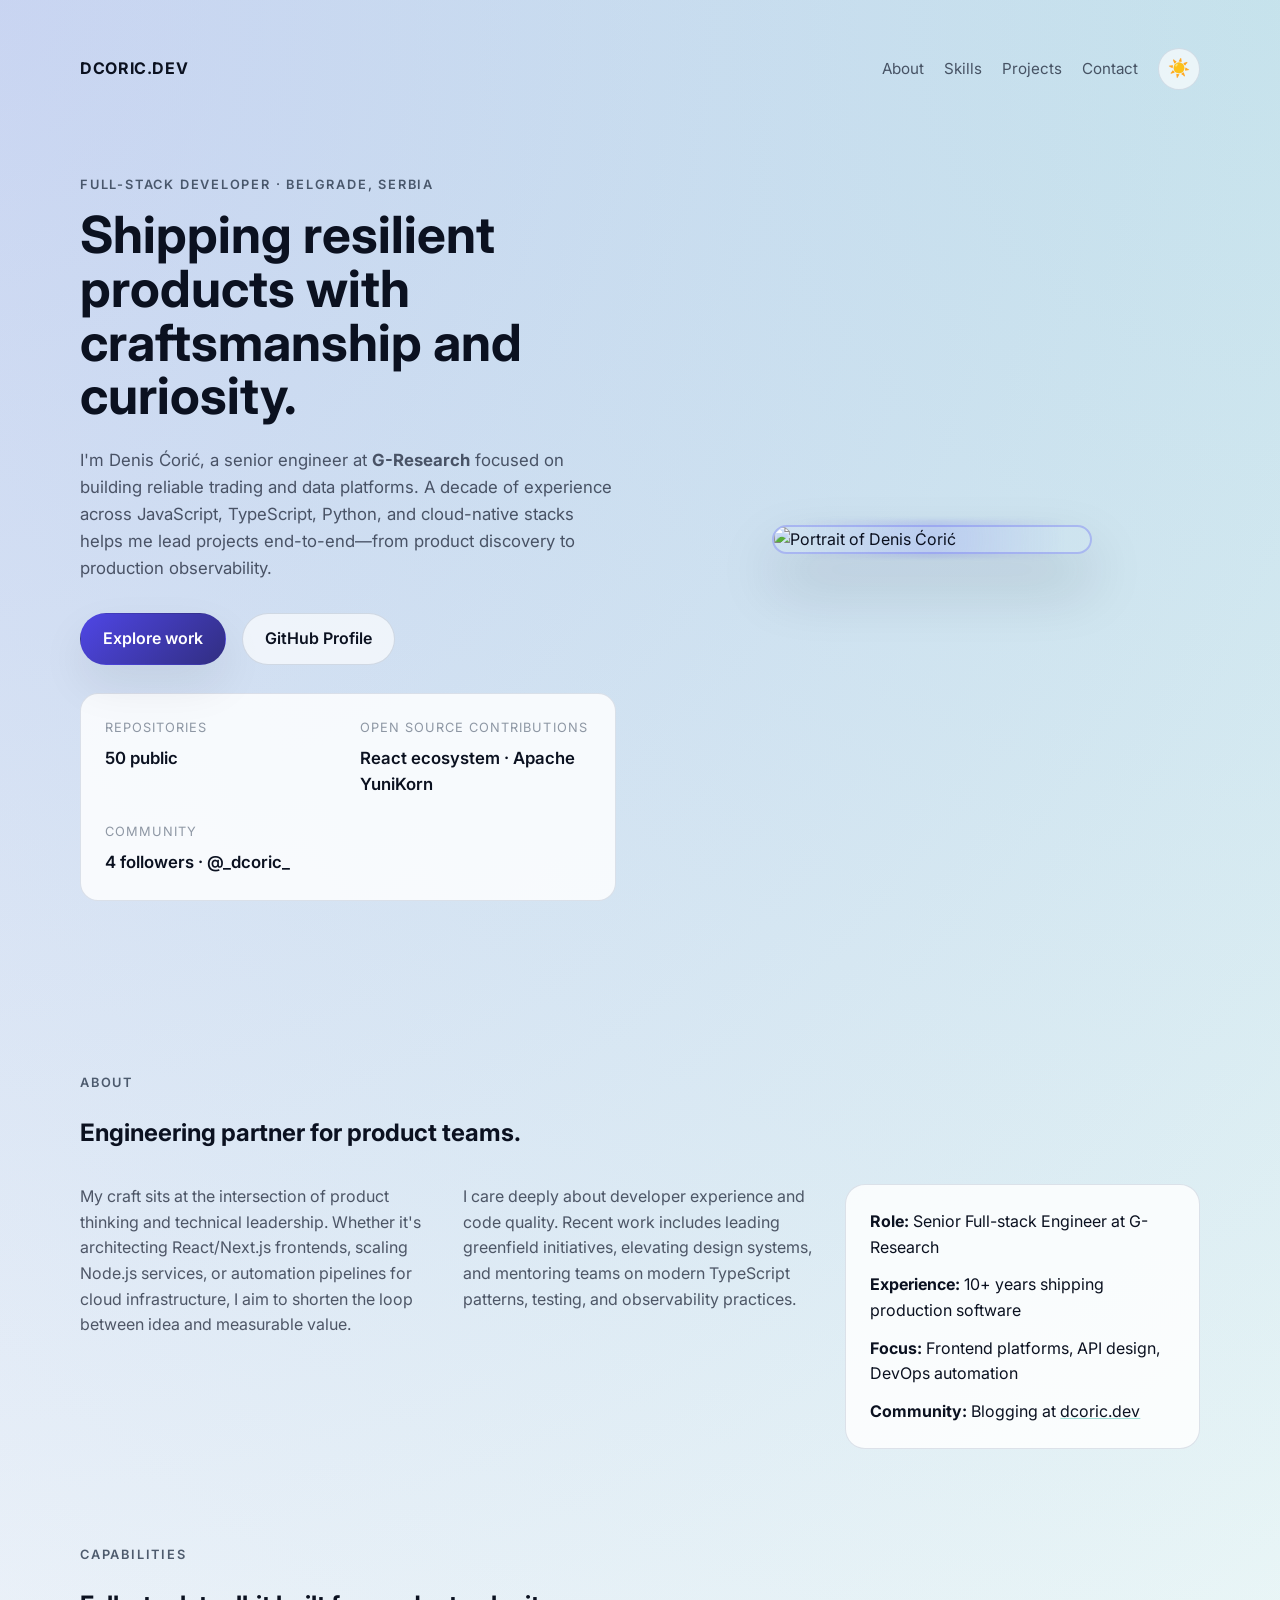
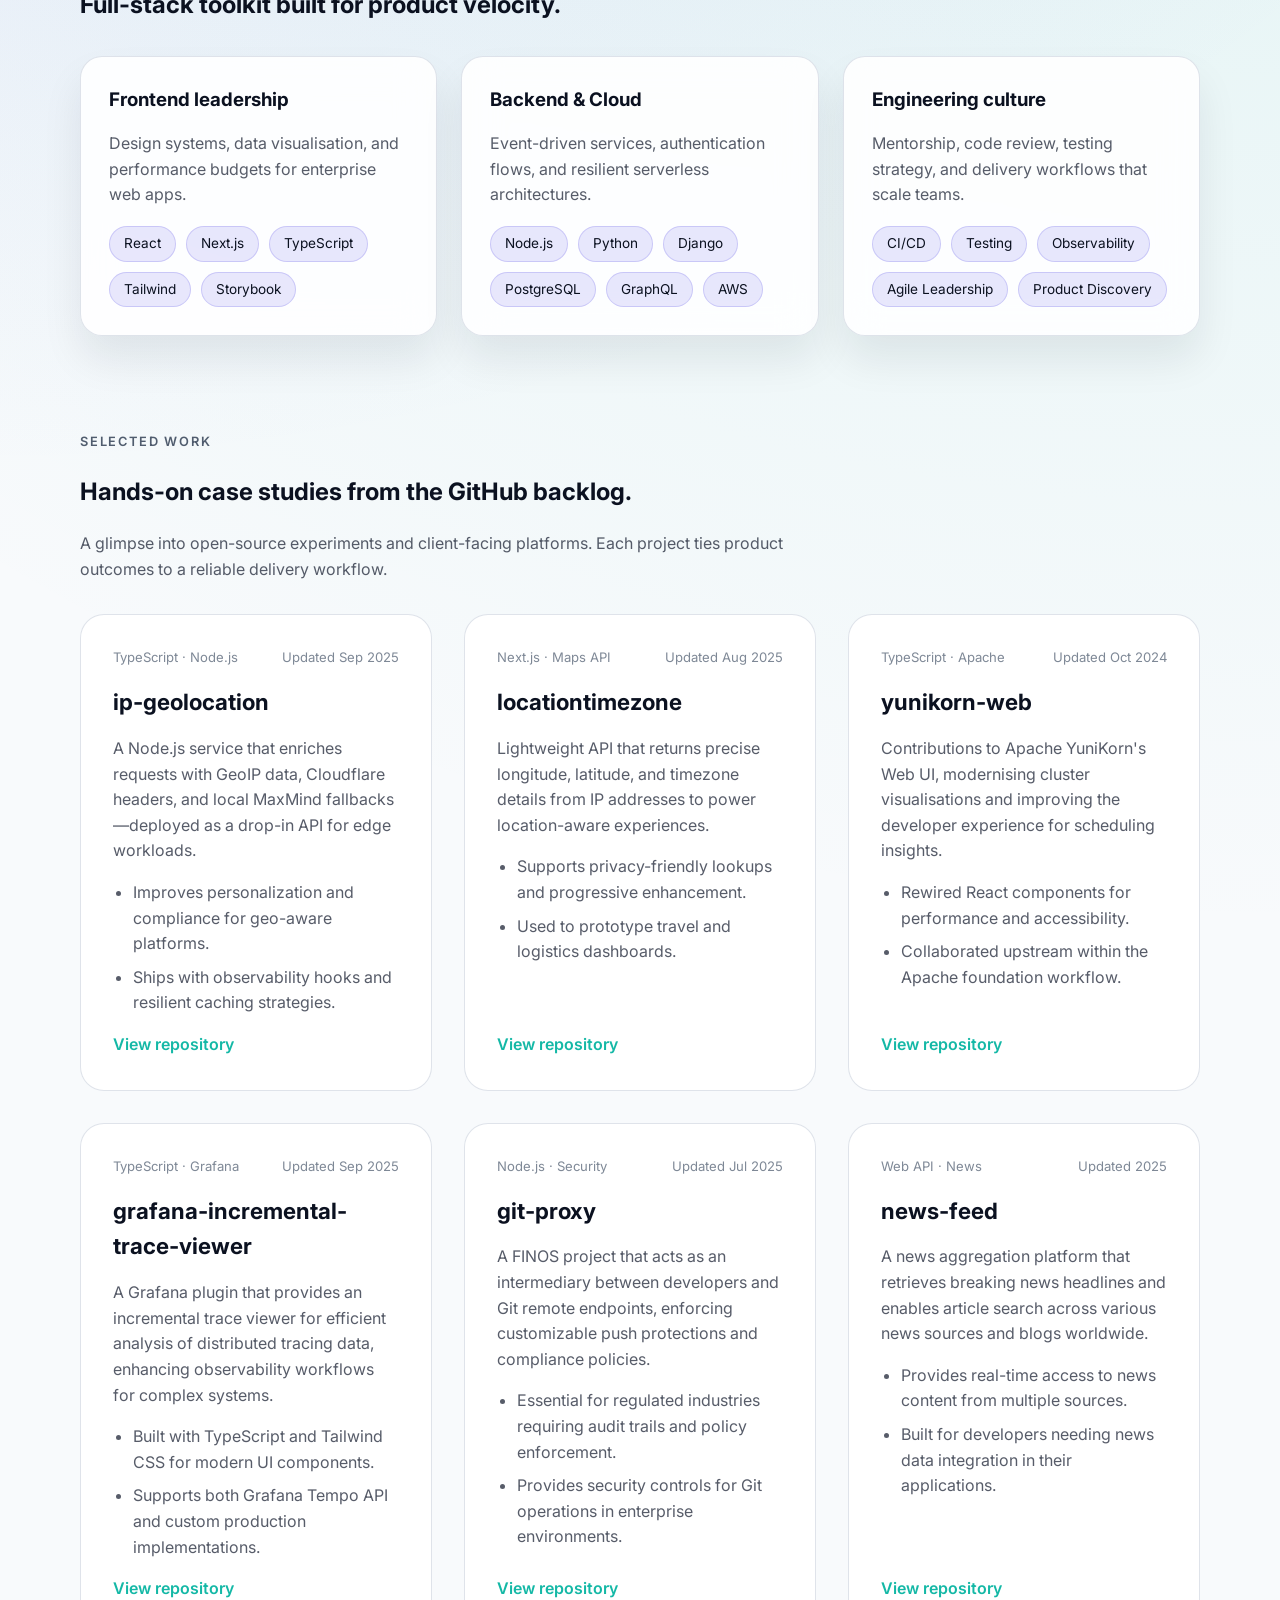
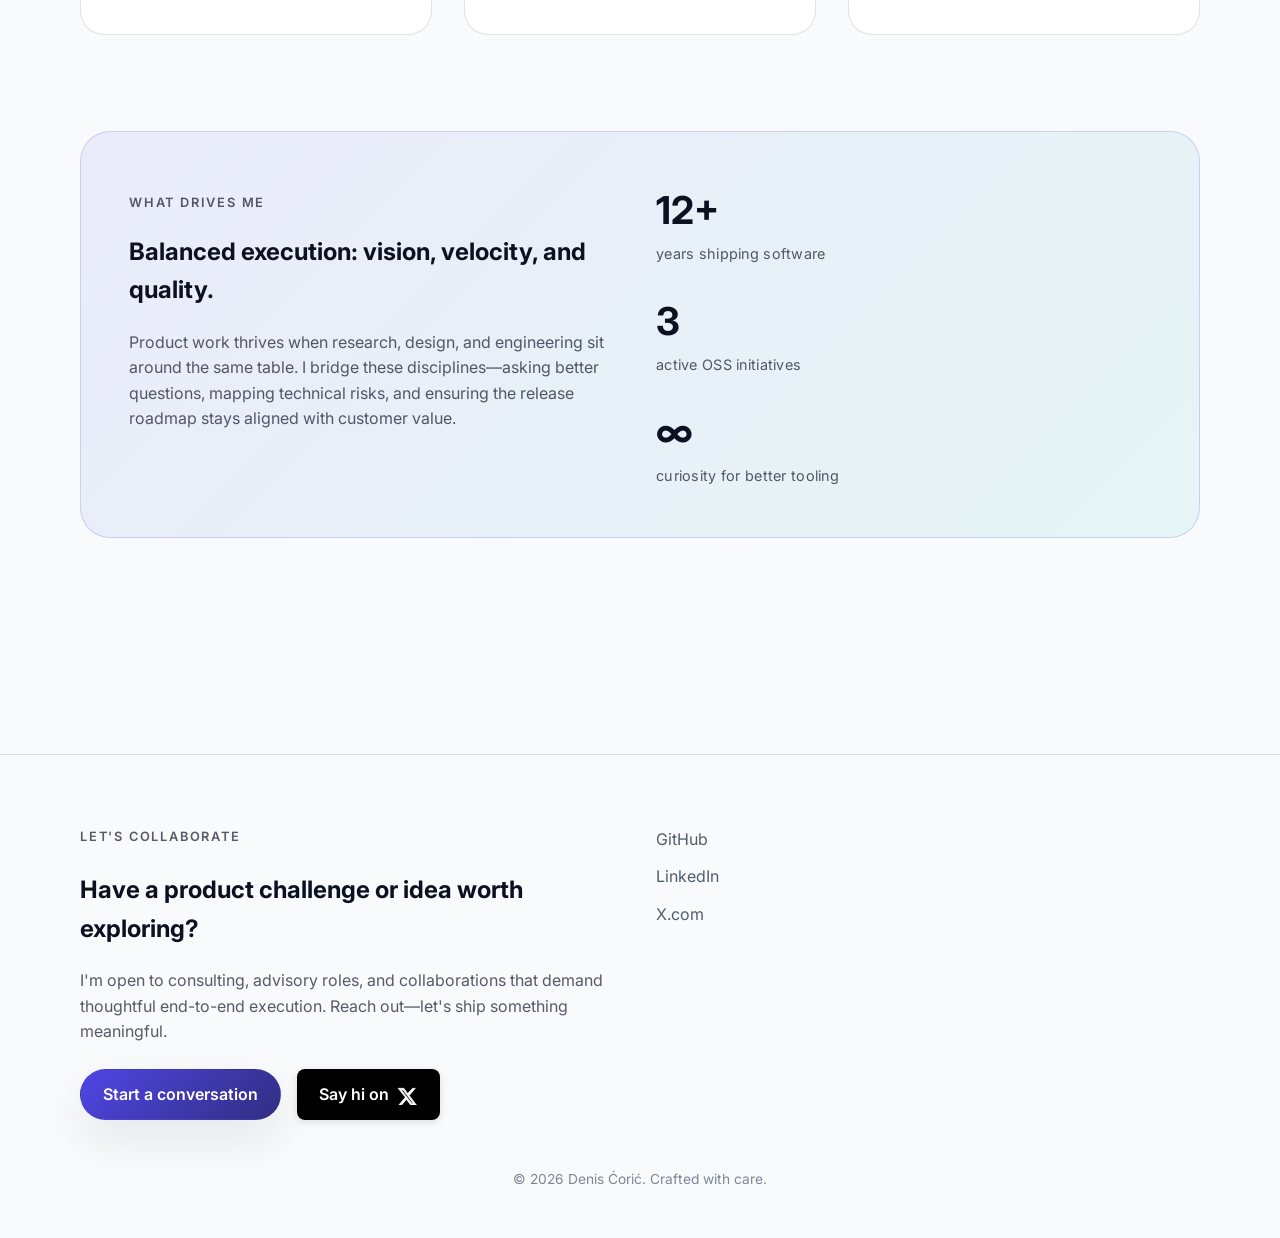
==== commit f6ed3436: "Remove outdated project card for recipes-api from portfolio" ====
--- a/index.html
+++ b/index.html
@@ -224,24 +224,6 @@
 
           <article class="project-card">
             <div class="project-card__meta">
-              <span class="project-card__tag">Python · Django</span>
-              <span class="project-card__date">Updated Feb 2025</span>
-            </div>
-            <h3>recipes-api</h3>
-            <p>
-              A Django REST API for curated recipes with search, tagging, and authenticated
-              submissions—built to explore modern API ergonomics.
-            </p>
-            <ul>
-              <li>Implements robust testing strategy with automated CI checks.</li>
-              <li>Deployable blueprint for content-heavy applications.</li>
-            </ul>
-            <a href="https://github.com/dcoric/recipes-api" target="_blank" rel="noopener noreferrer">View
-              repository</a>
-          </article>
-
-          <article class="project-card">
-            <div class="project-card__meta">
               <span class="project-card__tag">TypeScript · Grafana</span>
               <span class="project-card__date">Updated Sep 2025</span>
             </div>
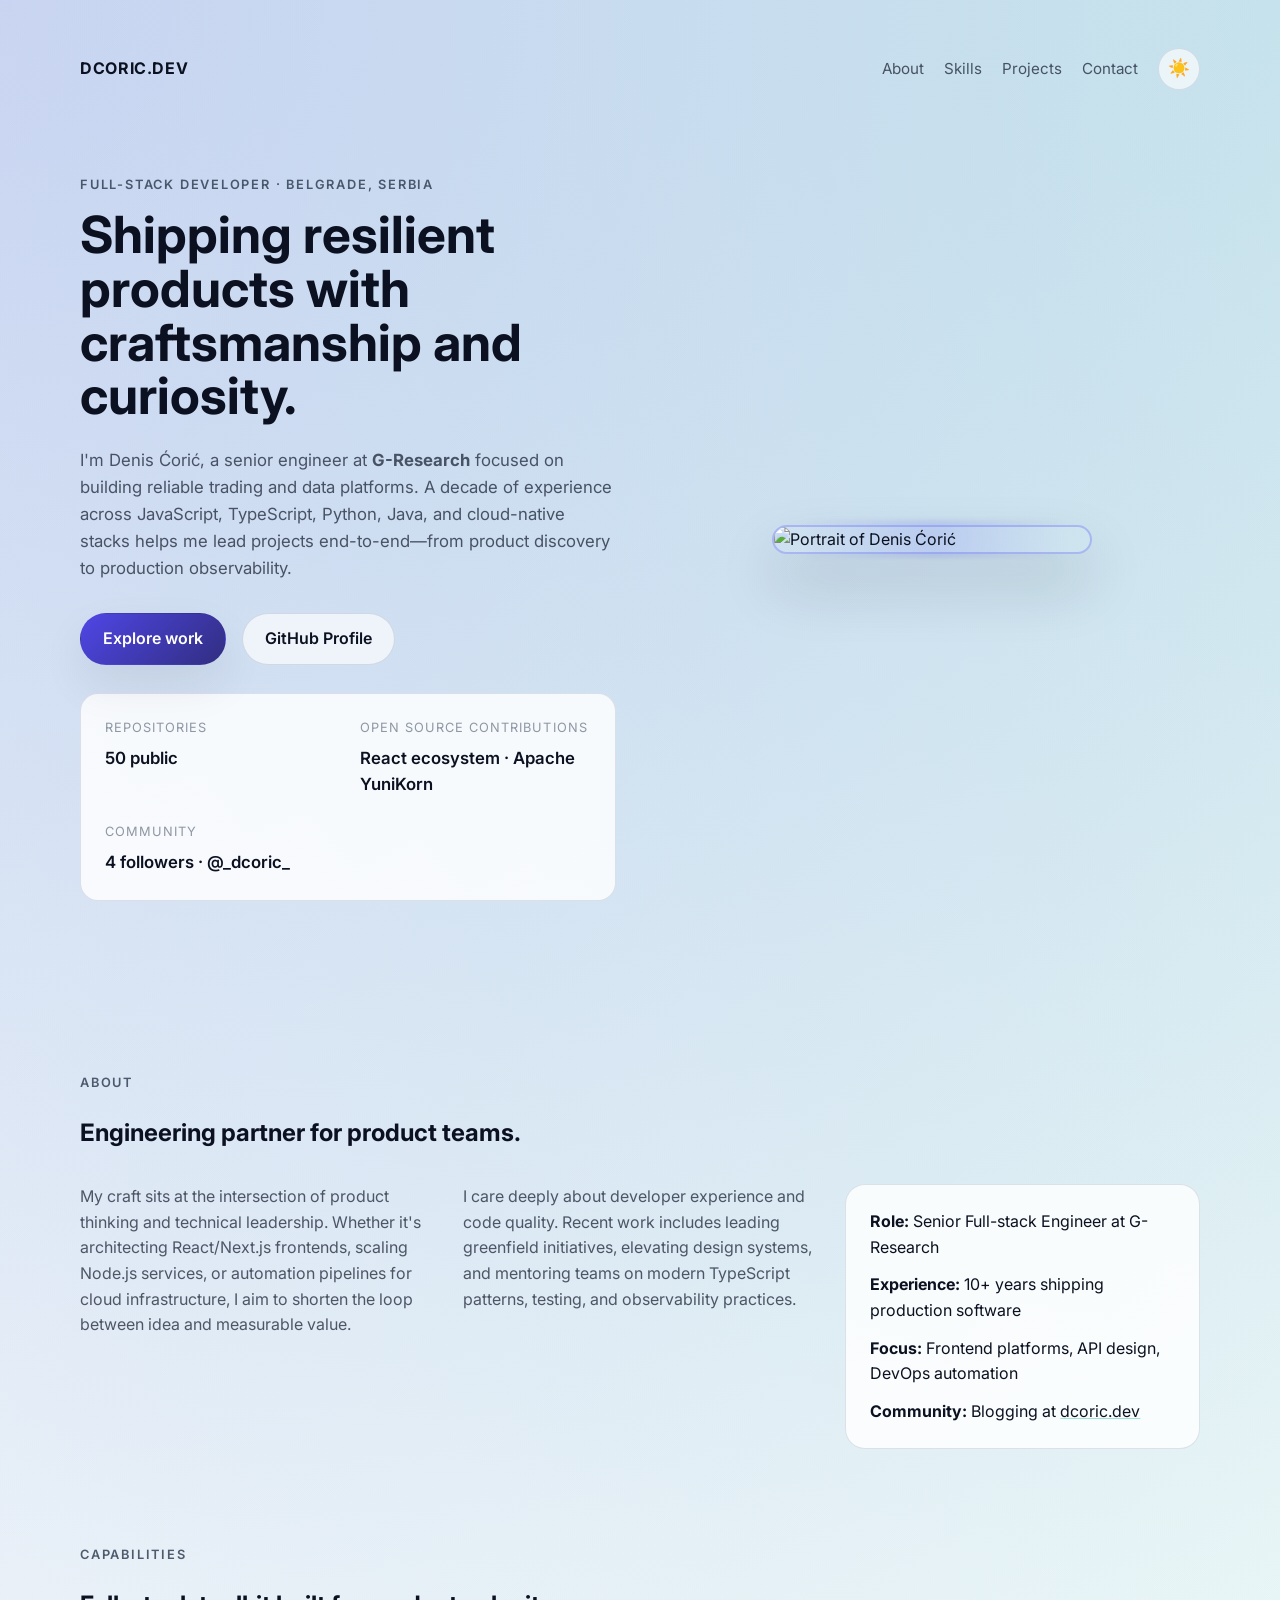
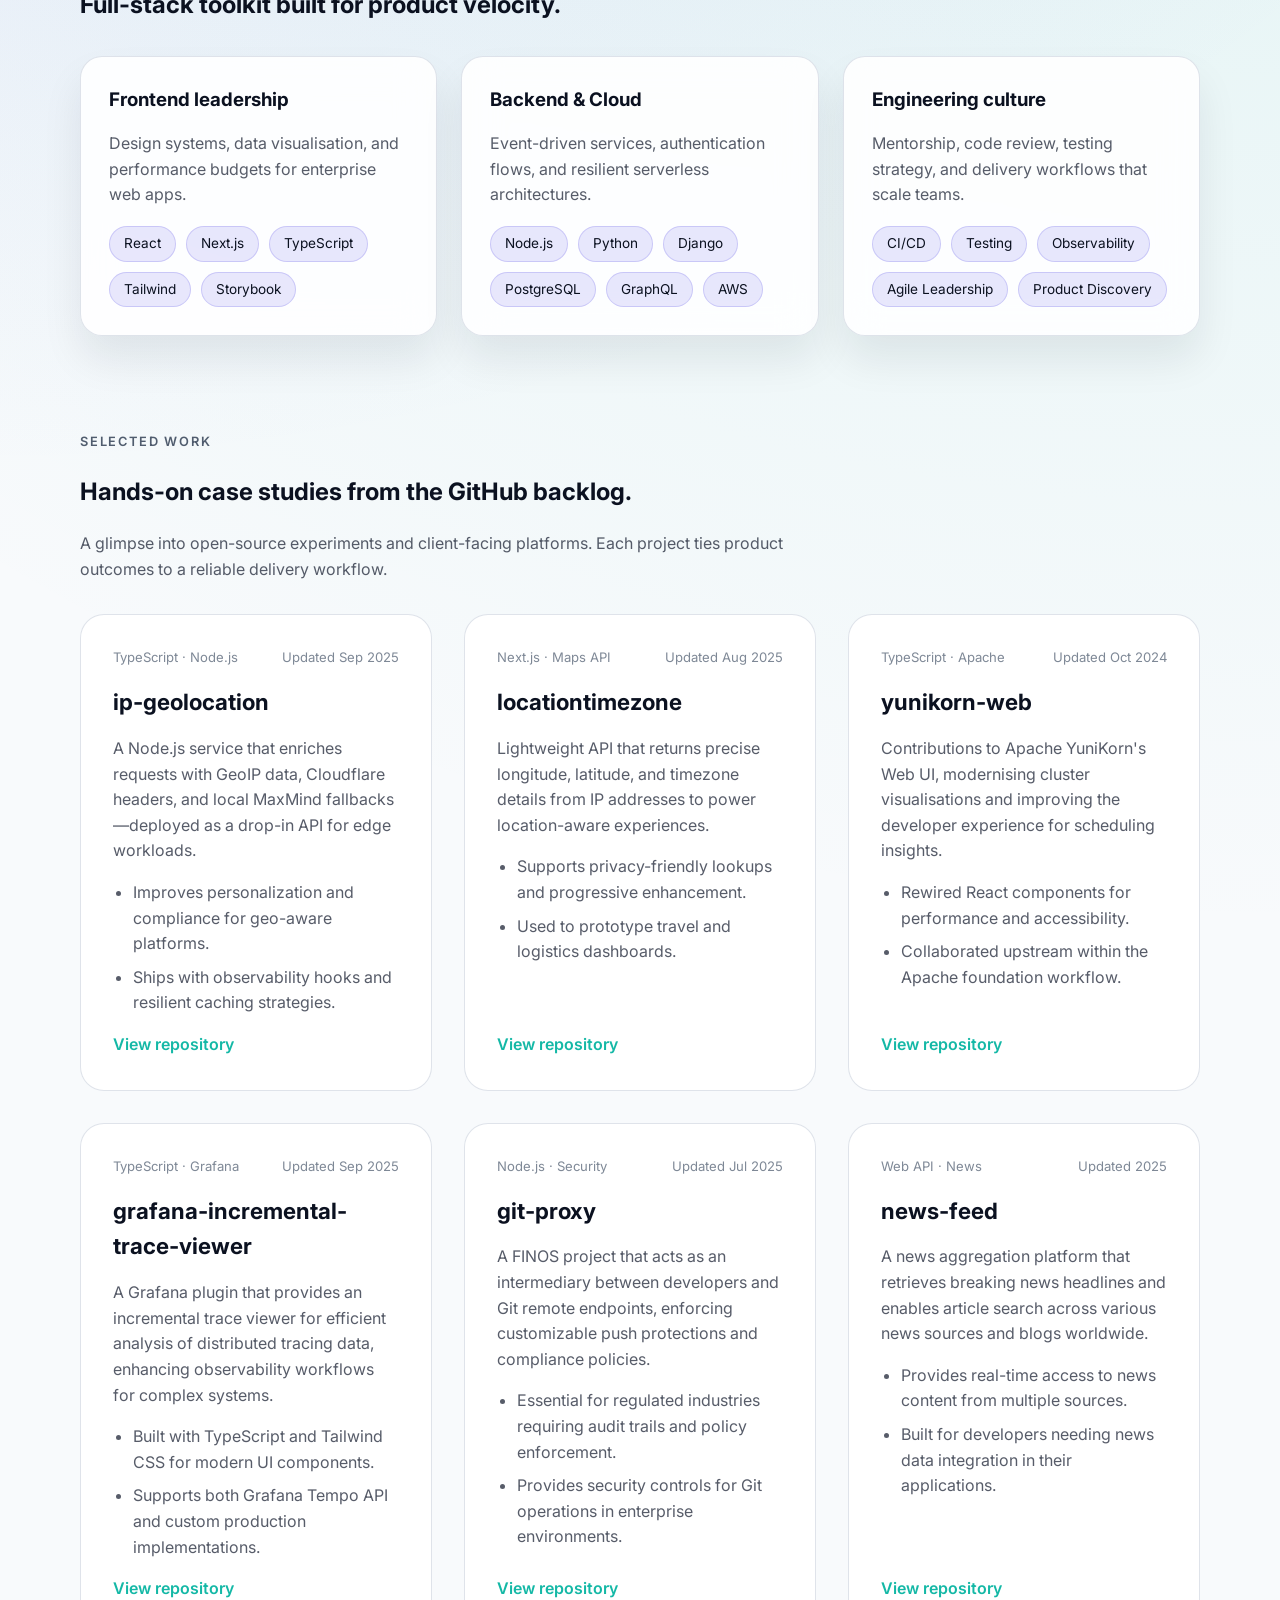
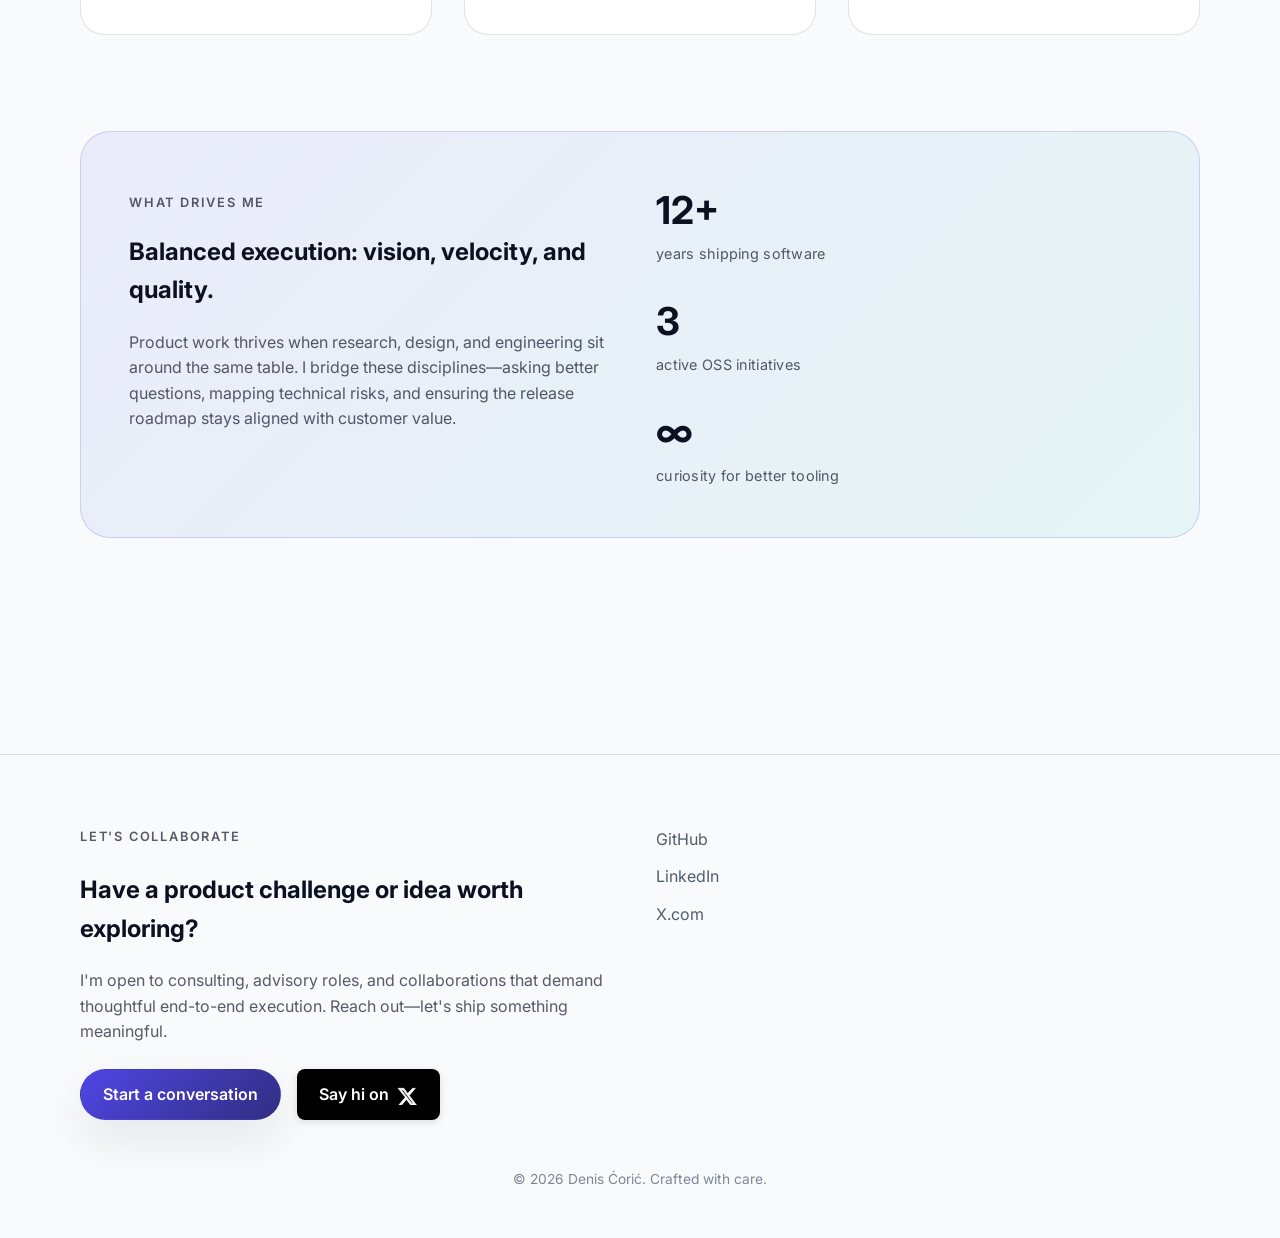
==== commit fef8d887: "Update index.html to include Java in the list of programming languages for enhanced clarity on exper" ====
--- a/index.html
+++ b/index.html
@@ -55,7 +55,7 @@
           <p class="hero__summary">
             I'm Denis Ćorić, a senior engineer at <strong>G-Research</strong> focused on
             building reliable trading and data platforms. A decade of experience across
-            JavaScript, TypeScript, Python, and cloud-native stacks helps me lead
+            JavaScript, TypeScript, Python, Java, and cloud-native stacks helps me lead
             projects end-to-end—from product discovery to production observability.
           </p>
           <div class="hero__cta">
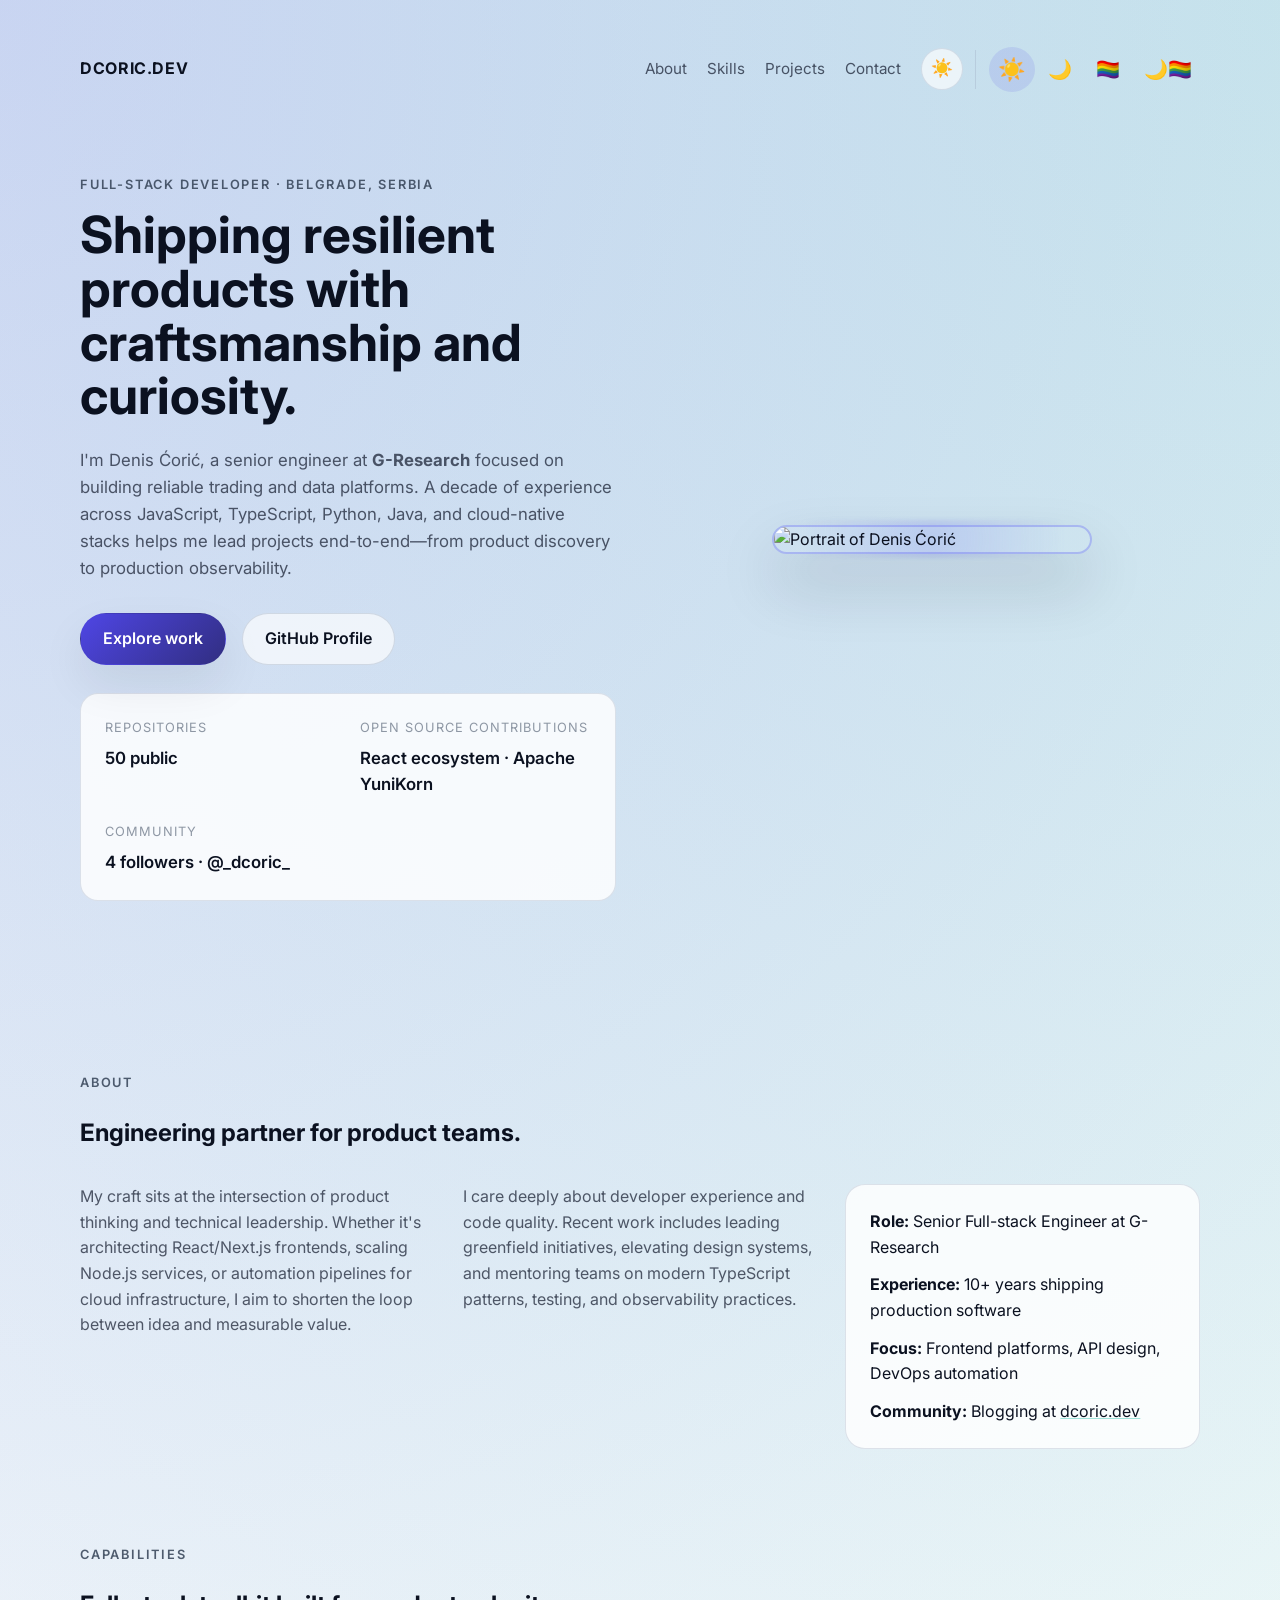
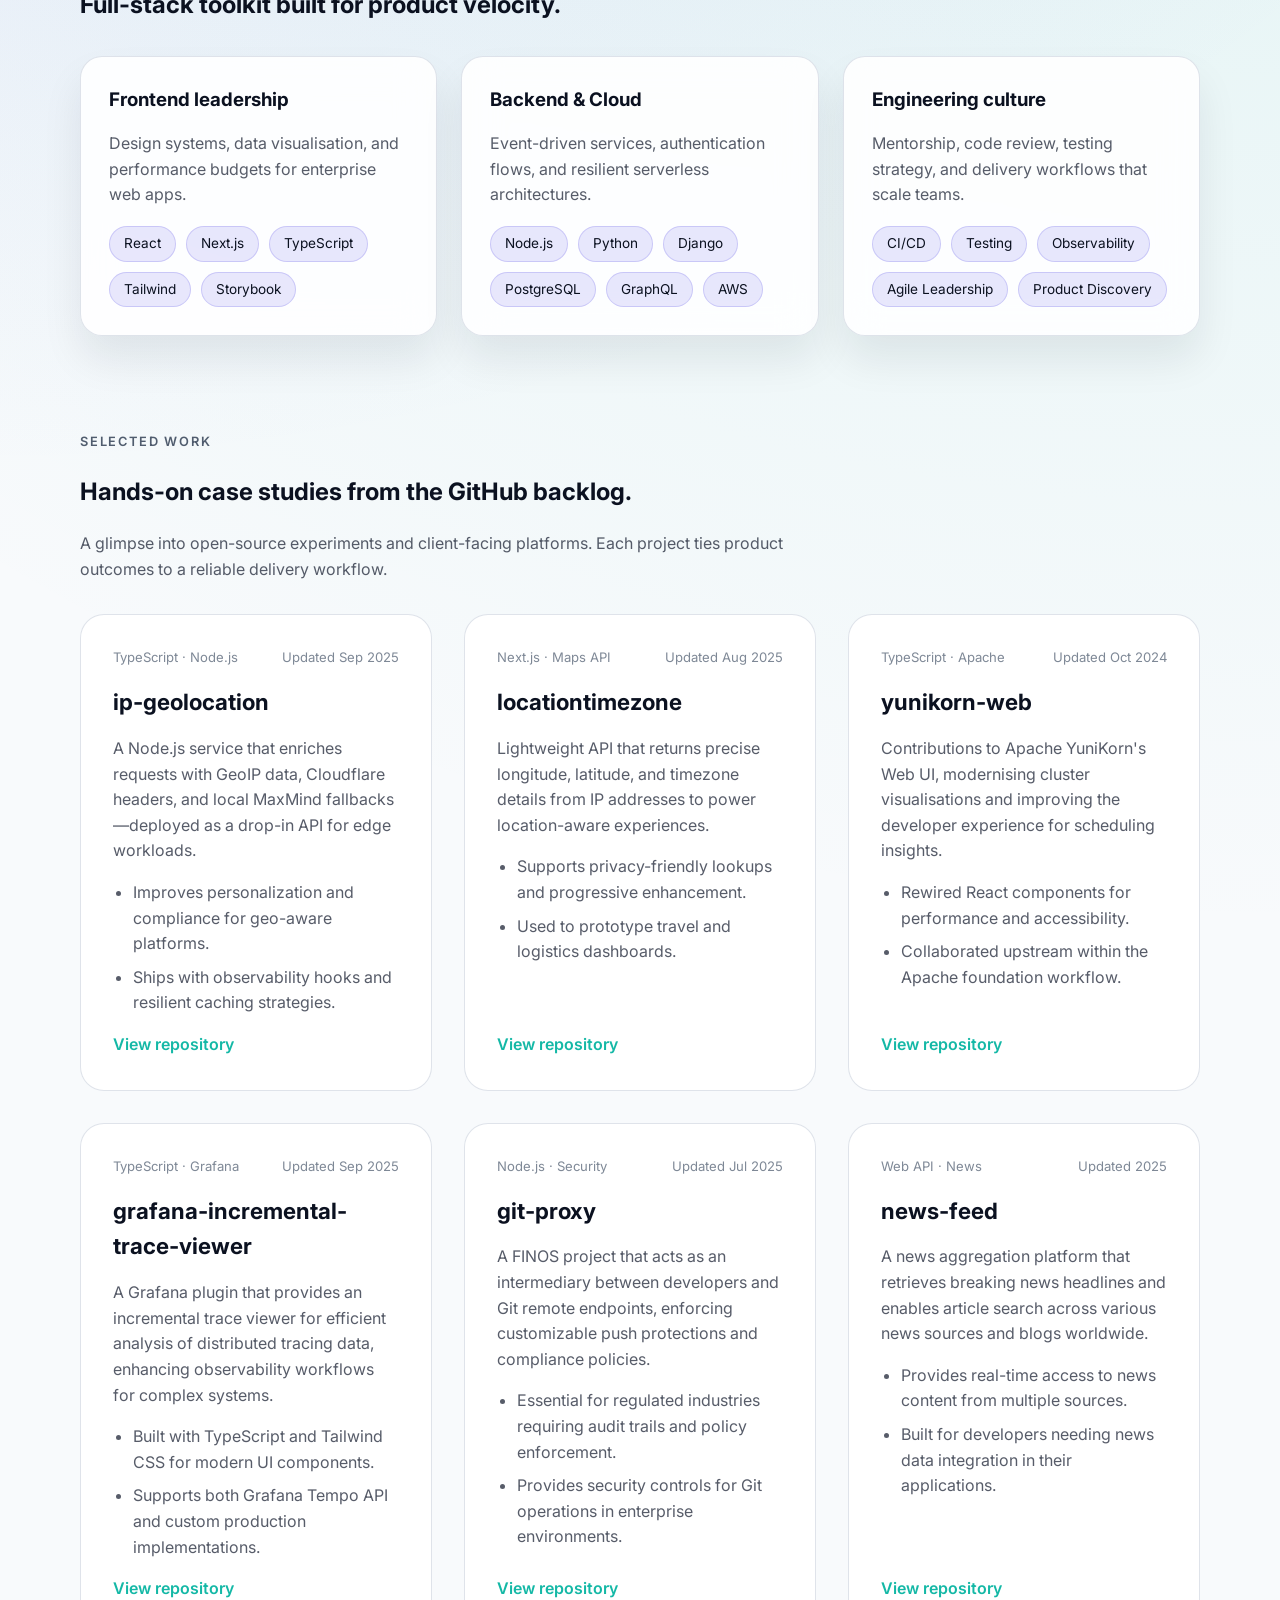
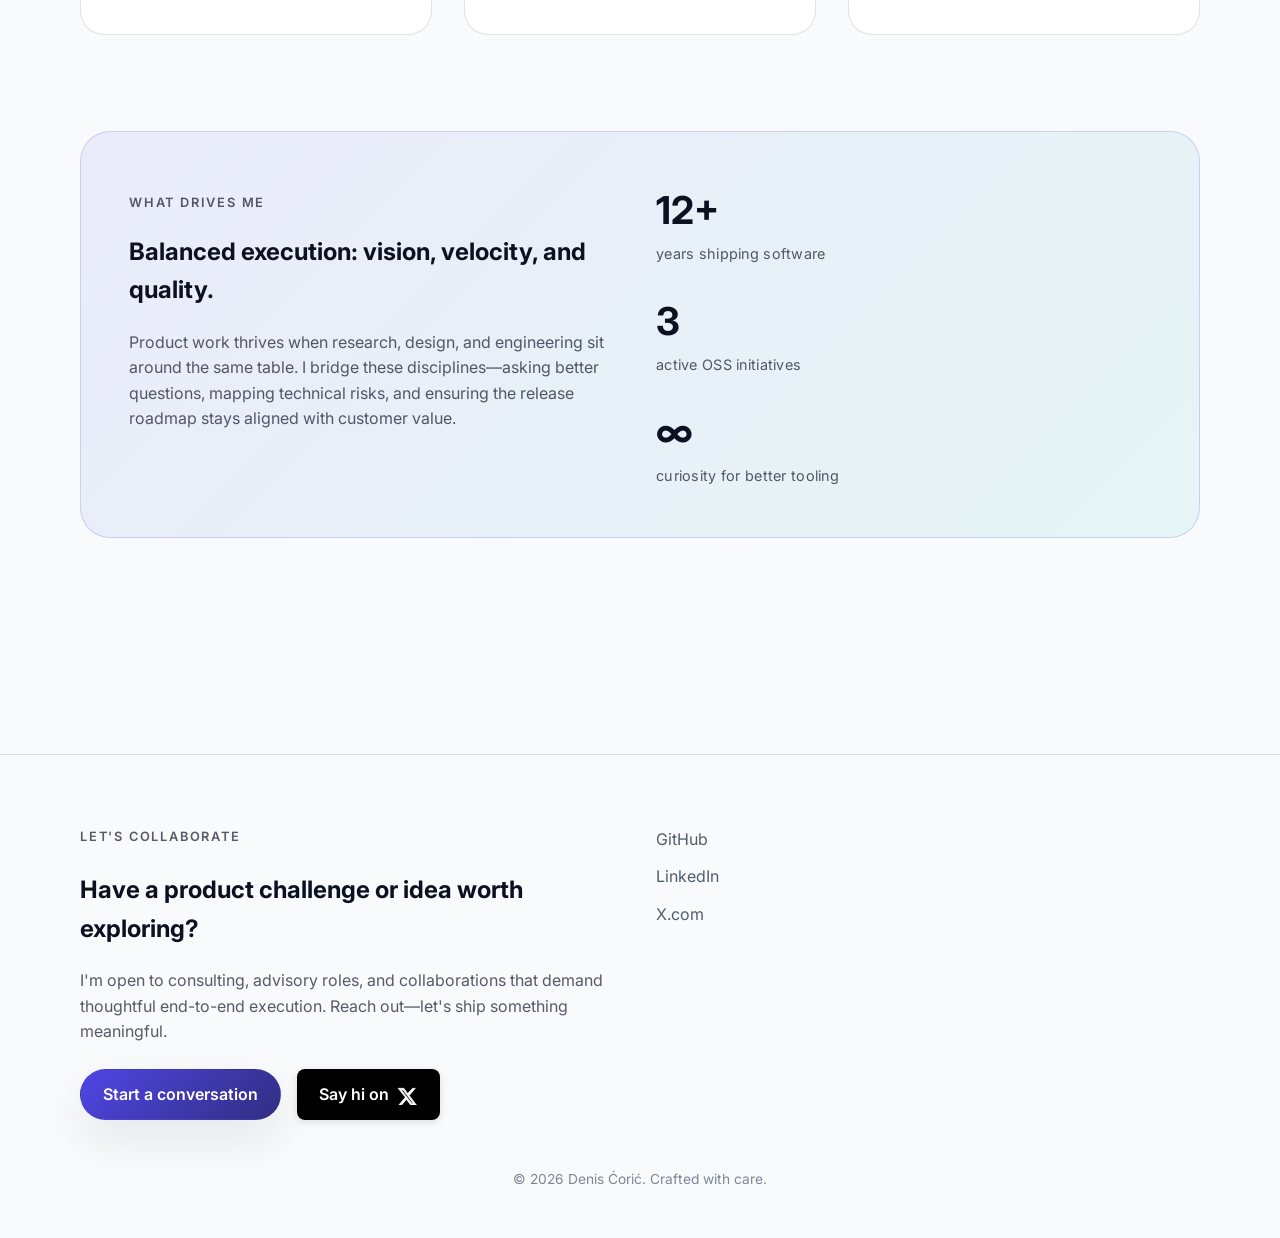
==== commit 8c354982: "V2" ====
--- a/index.html
+++ b/index.html
@@ -42,10 +42,26 @@
             <a href="#projects">Projects</a>
             <a href="#contact">Contact</a>
           </div>
-          <button class="theme-toggle" type="button" aria-label="Toggle theme" title="Toggle theme">
-            <span class="theme-toggle__icon theme-toggle__icon--sun" aria-hidden="true">☀️</span>
-            <span class="theme-toggle__icon theme-toggle__icon--moon" aria-hidden="true">🌙</span>
-          </button>
+          <div class="theme-controls">
+            <button class="theme-toggle" type="button" aria-label="Toggle theme" title="Toggle theme">
+              <span class="theme-toggle__icon theme-toggle__icon--sun" aria-hidden="true">☀️</span>
+              <span class="theme-toggle__icon theme-toggle__icon--moon" aria-hidden="true">🌙</span>
+            </button>
+            <div class="theme-selector">
+              <button type="button" data-theme="light" title="Light theme" aria-label="Use light theme">
+                ☀️
+              </button>
+              <button type="button" data-theme="dark" title="Dark theme" aria-label="Use dark theme">
+                🌙
+              </button>
+              <button type="button" data-theme="pride" title="Pride (light) theme" aria-label="Use pride light theme">
+                🏳️‍🌈
+              </button>
+              <button type="button" data-theme="pride-dark" title="Pride (dark) theme" aria-label="Use pride dark theme">
+                🌙🏳️‍🌈
+              </button>
+            </div>
+          </div>
         </div>
       </nav>
       <div class="hero__content">
--- a/styles.css
+++ b/styles.css
@@ -180,6 +180,129 @@
   --color-link-underline: rgba(20, 184, 166, 0.6);
 }
 
+/* LGBT Pride theme */
+:root[data-theme="pride"] {
+  color-scheme: light;
+  /* Rainbow gradient background */
+  --background-body: repeating-linear-gradient(
+    90deg,
+    #EA232A 0%,
+    #EA232A 16.6%  ,
+    #FF7A1C 16.6%,
+    #FF7A1C 33.3%,
+    #FFDD45 33.3%,
+    #FFDD45 50%,
+    #009E49 50%,
+    #009E49 66.6%,
+    #0057B8 66.6%,
+    #0057B8 83.3%,
+    #752488 83.3%,
+    #752488 100%
+  );
+  --color-surface: rgba(255, 255, 255, 0.92);
+  --color-surface-strong: rgba(255, 255, 255, 0.96);
+  --color-primary: #EA232A;
+  --color-primary-soft: rgba(234, 35, 42, 0.15);
+  --color-primary-tint: rgba(234, 35, 42, 0.1);
+  --color-primary-border-soft: rgba(234, 35, 42, 0.25);
+  --color-primary-border-strong: rgba(234, 35, 42, 0.4);
+  /* Rainbow accent colors */
+  --color-accent: #FF7A1C;
+  --color-accent-hover: #FFDD45;
+  --color-link-underline: rgba(0, 87, 184, 0.6);
+  --color-text: #0b1120;
+  --color-text-muted: rgba(15, 23, 42, 0.7);
+  --color-text-subtle: rgba(51, 65, 85, 0.9);
+  --color-text-meta: rgba(71, 85, 105, 0.75);
+  --color-text-tertiary: rgba(71, 85, 105, 0.65);
+  --color-bg: #ffffff;
+  --color-border: rgba(148, 163, 184, 0.4);
+  --color-border-soft: rgba(148, 163, 184, 0.35);
+  --color-border-strong: rgba(100, 116, 139, 0.6);
+  --color-footer-border: rgba(148, 163, 184, 0.4);
+  --color-spotlight-border: rgba(117, 36, 136, 0.3);
+  --shadow-soft: 0 20px 45px rgba(15, 23, 42, 0.1);
+  --shadow-lifted: 0 24px 40px rgba(15, 23, 42, 0.1);
+  --shadow-strong: 0 30px 60px rgba(15, 23, 42, 0.15);
+  --shadow-card-hover: 0 24px 50px rgba(0, 87, 184, 0.25);
+  --color-ghost-bg: rgba(255, 255, 255, 0.7);
+  --color-ghost-bg-hover: rgba(0, 87, 184, 0.12);
+  --color-hero-stats-bg: rgba(255, 255, 255, 0.88);
+  --color-highlight-bg: rgba(255, 255, 255, 0.88);
+  --color-portrait-border: rgba(117, 36, 136, 0.4);
+  --color-portrait-shadow: 0 30px 60px rgba(117, 36, 136, 0.25);
+  --background-portrait-glow: radial-gradient(circle, rgba(117, 36, 136, 0.2), transparent 65%);
+  --background-spotlight: linear-gradient(135deg, rgba(234, 35, 42, 0.1), rgba(0, 87, 184, 0.1));
+  --color-footer-bg: rgba(255, 255, 255, 0.96);
+  --color-footer-text: rgba(51, 65, 85, 0.85);
+  --color-footer-copy: rgba(71, 85, 105, 0.7);
+  --color-x-button-bg: #000000;
+  --color-x-button-hover-bg: #222222;
+  --color-x-button-text: #ffffff;
+}
+
+/* Pride dark mode variant */
+:root[data-theme="pride-dark"] {
+  color-scheme: dark;
+  /* Subtle rainbow gradient overlay on dark background */
+  --background-body:
+    linear-gradient(
+      to right,
+      rgba(234, 35, 42, 0.15) 0%,
+      rgba(234, 35, 42, 0.15) 16.6%,
+      rgba(255, 122, 28, 0.15) 16.6%,
+      rgba(255, 122, 28, 0.15) 33.3%,
+      rgba(255, 221, 69, 0.15) 33.3%,
+      rgba(255, 221, 69, 0.15) 50%,
+      rgba(0, 158, 73, 0.15) 50%,
+      rgba(0, 158, 73, 0.15) 66.6%,
+      rgba(0, 87, 184, 0.15) 66.6%,
+      rgba(0, 87, 184, 0.15) 83.3%,
+      rgba(117, 36, 136, 0.15) 83.3%,
+      rgba(117, 36, 136, 0.15) 100%
+    ),
+    #0a0a12;
+  --color-surface: rgba(17, 17, 31, 0.88);
+  --color-surface-strong: rgba(28, 29, 50, 0.94);
+  --color-primary: #EA232A;
+  --color-primary-soft: rgba(234, 35, 42, 0.25);
+  --color-primary-tint: rgba(234, 35, 42, 0.18);
+  --color-primary-border-soft: rgba(234, 35, 42, 0.4);
+  --color-primary-border-strong: rgba(234, 35, 42, 0.6);
+  --color-accent: #FF7A1C;
+  --color-accent-hover: #FFDD45;
+  --color-link-underline: rgba(0, 87, 184, 0.7);
+  --color-text: #f8fafc;
+  --color-text-muted: rgba(226, 232, 240, 0.78);
+  --color-text-subtle: rgba(148, 163, 184, 0.85);
+  --color-text-meta: rgba(148, 163, 184, 0.75);
+  --color-text-tertiary: rgba(148, 163, 184, 0.6);
+  --color-bg: #0a0a12;
+  --color-border: rgba(148, 163, 184, 0.35);
+  --color-border-soft: rgba(148, 163, 184, 0.4);
+  --color-border-strong: rgba(148, 163, 184, 0.65);
+  --color-footer-border: rgba(117, 36, 136, 0.3);
+  --color-spotlight-border: rgba(117, 36, 136, 0.35);
+  --shadow-soft: 0 20px 45px rgba(0, 0, 0, 0.5);
+  --shadow-lifted: 0 24px 40px rgba(0, 0, 0, 0.4);
+  --shadow-strong: 0 30px 60px rgba(0, 0, 0, 0.6);
+  --shadow-card-hover: 0 24px 50px rgba(0, 87, 184, 0.4);
+  --color-ghost-bg: rgba(15, 23, 42, 0.5);
+  --color-ghost-bg-hover: rgba(148, 163, 184, 0.18);
+  --color-hero-stats-bg: rgba(15, 23, 42, 0.6);
+  --color-highlight-bg: rgba(15, 23, 42, 0.65);
+  --color-portrait-border: rgba(117, 36, 136, 0.6);
+  --color-portrait-shadow: 0 30px 60px rgba(117, 36, 136, 0.4);
+  --background-portrait-glow: radial-gradient(circle, rgba(117, 36, 136, 0.35), transparent 65%);
+  --background-spotlight: linear-gradient(135deg, rgba(234, 35, 42, 0.2), rgba(0, 87, 184, 0.18));
+  --color-footer-bg: rgba(8, 8, 16, 0.98);
+  --color-footer-text: rgba(148, 163, 184, 0.85);
+  --color-footer-copy: rgba(148, 163, 184, 0.6);
+  --color-x-button-bg: #ffffff;
+  --color-x-button-hover-bg: #e2e8f0;
+  --color-x-button-text: #0f172a;
+}
+
 * {
   box-sizing: border-box;
 }
@@ -241,6 +364,49 @@
   display: flex;
   align-items: center;
   gap: 20px;
+}
+
+.theme-controls {
+  display: flex;
+  align-items: center;
+  gap: 12px;
+}
+
+.theme-selector {
+  display: none;
+  gap: 8px;
+  padding-left: 16px;
+  border-left: 1px solid var(--color-border);
+}
+
+.has-js .theme-selector {
+  display: flex;
+}
+
+.theme-selector button {
+  background: transparent;
+  border: none;
+  cursor: pointer;
+  font-size: 1.2rem;
+  padding: 8px;
+  border-radius: 50%;
+  transition: transform 0.2s ease, background 0.2s ease;
+}
+
+.theme-selector button:hover {
+  transform: scale(1.1);
+  background: var(--color-ghost-bg-hover);
+}
+
+.theme-selector button:focus-visible {
+  outline: none;
+  box-shadow: 0 0 0 3px var(--color-primary-soft);
+}
+
+.theme-selector button.active-theme {
+  transform: scale(1.15);
+  background: var(--color-primary-tint);
+  border-radius: 50%;
 }
 
 .nav__logo {
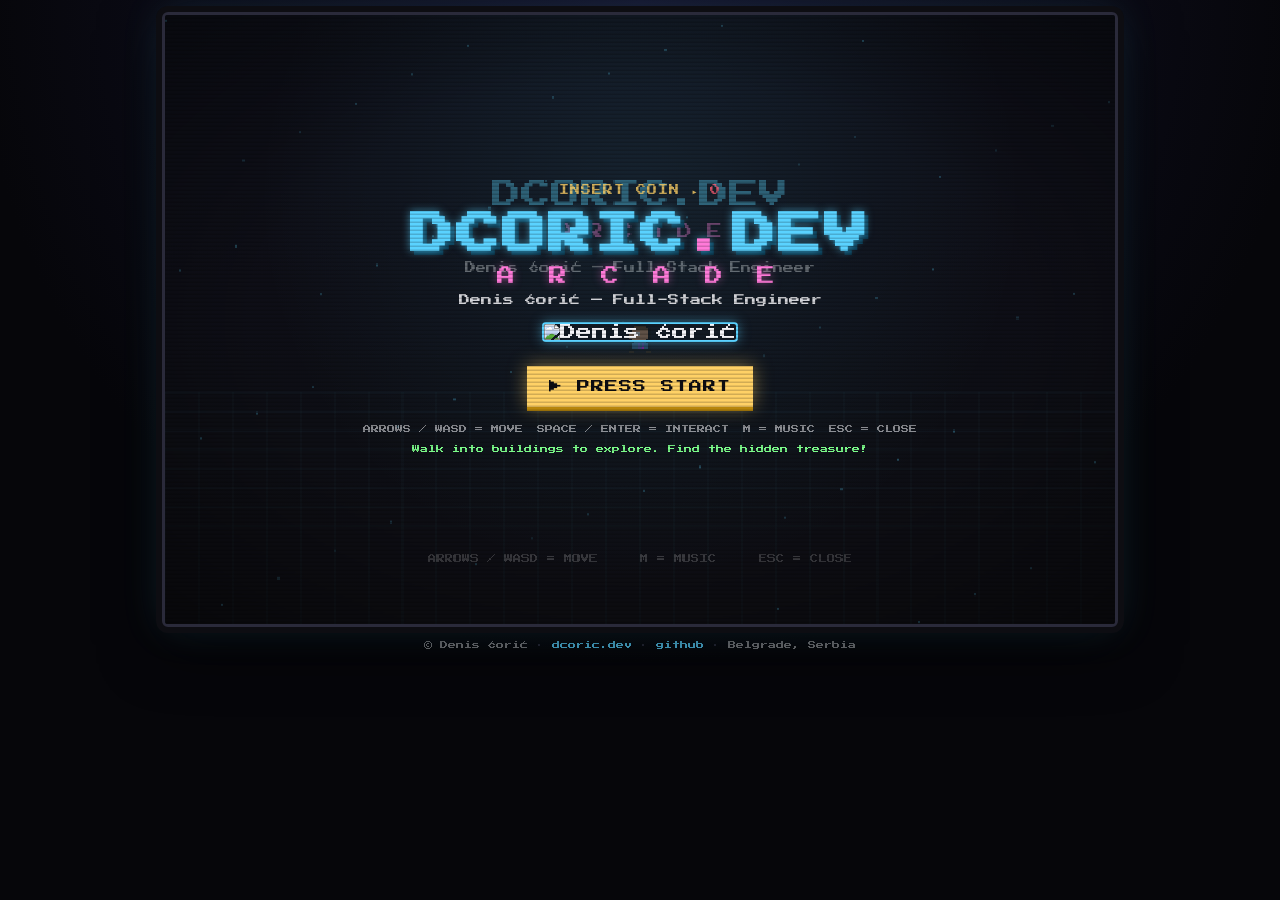
==== commit e1851ff1: "Gamified version of website" ====
--- a/index.html
+++ b/index.html
@@ -1,360 +1,134 @@
 <!DOCTYPE html>
 <html lang="en">
+<head>
+<meta charset="UTF-8" />
+<meta name="viewport" content="width=device-width, initial-scale=1.0, maximum-scale=1.0, user-scalable=no" />
+<title>DCORIC.DEV — Arcade</title>
+<link rel="icon" href="data:image/svg+xml,%3Csvg xmlns='http://www.w3.org/2000/svg' viewBox='0 0 16 16'%3E%3Crect width='16' height='16' fill='%230d0d12'/%3E%3Crect x='3' y='3' width='10' height='10' rx='2' fill='%23ffd166'/%3E%3Crect x='5' y='5' width='6' height='6' fill='%23b8860b'/%3E%3Crect x='7' y='6' width='2' height='4' fill='%23ffd166'/%3E%3C/svg%3E" />
+<meta name="description" content="A gamified portfolio for Denis Ćorić — Full-Stack Engineer. Walk the world, explore quests, unlock achievements." />
+<link rel="preconnect" href="https://fonts.googleapis.com" />
+<link rel="preconnect" href="https://fonts.gstatic.com" crossorigin />
+<link href="https://fonts.googleapis.com/css2?family=Press+Start+2P&family=VT323&display=swap" rel="stylesheet" />
+<link rel="stylesheet" href="css/style.css" />
+</head>
+<body>
+<div id="frame">
+  <div id="screen">
+    <canvas id="game"></canvas>
 
-<head>
-  <meta charset="UTF-8" />
-  <meta name="viewport" content="width=device-width, initial-scale=1" />
-  <title>Denis Ćorić · Full-Stack Engineer</title>
-  <meta name="description"
-    content="Portfolio of Denis Ćorić, a full-stack engineer crafting production-grade web and cloud solutions with React, Next.js, and TypeScript." />
-  <meta name="author" content="Denis Ćorić" />
-  <meta name="robots" content="index,follow" />
-  <link rel="canonical" href="https://dcoric.dev" />
-  <meta property="og:type" content="website" />
-  <meta property="og:title" content="Denis Ćorić · Full-Stack Engineer" />
-  <meta property="og:description"
-    content="Portfolio of Denis Ćorić, a full-stack engineer crafting production-grade web and cloud solutions with React, Next.js, and TypeScript." />
-  <meta property="og:url" content="https://dcoric.dev" />
-  <meta property="og:image" content="https://avatars.githubusercontent.com/u/5342224?v=4" />
-  <meta property="og:site_name" content="dcoric.dev" />
-  <meta name="twitter:card" content="summary_large_image" />
-  <meta name="twitter:title" content="Denis Ćorić · Full-Stack Engineer" />
-  <meta name="twitter:description"
-    content="Portfolio of Denis Ćorić, a full-stack engineer crafting production-grade web and cloud solutions with React, Next.js, and TypeScript." />
-  <meta name="twitter:image" content="https://avatars.githubusercontent.com/u/5342224?v=4" />
-  <meta name="twitter:creator" content="@_dcoric_" />
-  <link rel="preconnect" href="https://fonts.googleapis.com" />
-  <link rel="preconnect" href="https://fonts.gstatic.com" crossorigin />
-  <link href="https://fonts.googleapis.com/css2?family=Inter:wght@300;400;500;600;700;800&display=swap"
-    rel="stylesheet" />
-  <link rel="stylesheet" href="styles.css" />
-</head>
+    <!-- CRT overlay -->
+    <div id="crt"></div>
 
-<body>
-  <div class="page">
-    <header class="hero" id="top">
-      <nav class="nav">
-        <a class="nav__logo" href="#top">dcoric.dev</a>
-        <div class="nav__actions">
-          <div class="nav__links">
-            <a href="#about">About</a>
-            <a href="#skills">Skills</a>
-            <a href="#projects">Projects</a>
-            <a href="#contact">Contact</a>
-          </div>
-          <div class="theme-controls">
-            <button class="theme-toggle" type="button" aria-label="Toggle theme" title="Toggle theme">
-              <span class="theme-toggle__icon theme-toggle__icon--sun" aria-hidden="true">☀️</span>
-              <span class="theme-toggle__icon theme-toggle__icon--moon" aria-hidden="true">🌙</span>
-            </button>
-            <div class="theme-selector">
-              <button type="button" data-theme="light" title="Light theme" aria-label="Use light theme">
-                ☀️
-              </button>
-              <button type="button" data-theme="dark" title="Dark theme" aria-label="Use dark theme">
-                🌙
-              </button>
-              <button type="button" data-theme="pride" title="Pride (light) theme" aria-label="Use pride light theme">
-                🏳️‍🌈
-              </button>
-              <button type="button" data-theme="pride-dark" title="Pride (dark) theme" aria-label="Use pride dark theme">
-                🌙🏳️‍🌈
-              </button>
-            </div>
+    <!-- Boot / title overlay -->
+    <div id="boot">
+      <div class="boot-inner">
+        <div class="boot-coin">INSERT COIN ▸ <span>0</span></div>
+        <h1 class="boot-title">DCORIC<span class="dot">.</span>DEV</h1>
+        <div class="boot-arcade">A R C A D E</div>
+        <div class="boot-sub">Denis Ćorić — Full-Stack Engineer</div>
+        <div class="boot-avatars">
+          <img class="boot-avatar" src="https://avatars.githubusercontent.com/u/5342224?v=4" alt="Denis Ćorić" />
+        </div>
+        <button id="boot-start" class="boot-start">▶ PRESS START</button>
+        <div class="boot-controls">
+          <span>ARROWS / WASD = MOVE</span>
+          <span>SPACE / ENTER = INTERACT</span>
+          <span>M = MUSIC</span>
+          <span>ESC = CLOSE</span>
+        </div>
+        <div class="boot-hint">Walk into buildings to explore. Find the hidden treasure!</div>
+      </div>
+    </div>
+
+    <!-- HUD -->
+    <div id="hud" class="hidden">
+      <div class="hud-top">
+        <div class="hud-id">
+          <img id="hud-avatar" src="https://avatars.githubusercontent.com/u/5342224?v=4" alt="avatar" />
+          <div class="hud-id-text">
+            <div id="hud-name">—</div>
+            <div id="hud-title">—</div>
+            <div id="hud-level">LV 1</div>
           </div>
         </div>
-      </nav>
-      <div class="hero__content">
-        <div class="hero__text">
-          <p class="eyebrow">Full-stack developer · Belgrade, Serbia</p>
-          <h1>Shipping resilient products with craftsmanship and curiosity.</h1>
-          <p class="hero__summary">
-            I'm Denis Ćorić, a senior engineer at <strong>G-Research</strong> focused on
-            building reliable trading and data platforms. A decade of experience across
-            JavaScript, TypeScript, Python, Java, and cloud-native stacks helps me lead
-            projects end-to-end—from product discovery to production observability.
-          </p>
-          <div class="hero__cta">
-            <a class="button button--primary" href="#projects">Explore work</a>
-            <a class="button button--ghost" href="https://github.com/dcoric" target="_blank" rel="noopener noreferrer">
-              GitHub Profile
-            </a>
-          </div>
-          <dl class="hero__stats">
-            <div>
-              <dt>Repositories</dt>
-              <dd>50 public</dd>
-            </div>
-            <div>
-              <dt>Open source contributions</dt>
-              <dd>React ecosystem · Apache YuniKorn</dd>
-            </div>
-            <div>
-              <dt>Community</dt>
-              <dd>4 followers · @_dcoric_</dd>
-            </div>
-          </dl>
+        <div class="hud-xp">
+          <div class="hud-xp-bar"><div id="xp-fill"></div></div>
+          <div id="xp-val">0 XP</div>
         </div>
-        <div class="hero__portrait">
-          <div class="portrait__glow"></div>
-          <img src="https://avatars.githubusercontent.com/u/5342224?v=4" alt="Portrait of Denis Ćorić" />
+        <div class="hud-meta">
+          <div class="hud-stat"><span class="ic">🪙</span><span id="hud-coins">0</span></div>
+          <div class="hud-stat"><span class="ic">🏆</span><span id="hud-ach">0/0</span></div>
+        </div>
+        <div class="hud-btns">
+          <button id="btn-music" title="toggle music">♪ OFF</button>
+          <button id="btn-help" title="help">?</button>
         </div>
       </div>
-    </header>
 
-    <main>
-      <section class="section about" id="about">
-        <div class="section__intro">
-          <p class="eyebrow">About</p>
-          <h2>Engineering partner for product teams.</h2>
+      <canvas id="minimap" width="120" height="90"></canvas>
+
+      <div id="location-label" class="hidden"></div>
+
+      <!-- On-screen controls (touch friendly) -->
+      <div id="dpad">
+        <button id="dp-up">▲</button>
+        <div class="dp-row">
+          <button id="dp-left">◀</button>
+          <button id="dp-action">●</button>
+          <button id="dp-right">▶</button>
         </div>
-        <div class="about__grid">
-          <p>
-            My craft sits at the intersection of product thinking and technical
-            leadership. Whether it's architecting React/Next.js frontends, scaling Node.js
-            services, or automation pipelines for cloud infrastructure, I aim to shorten
-            the loop between idea and measurable value.
-          </p>
-          <p>
-            I care deeply about developer experience and code quality. Recent work
-            includes leading greenfield initiatives, elevating design systems, and
-            mentoring teams on modern TypeScript patterns, testing, and observability
-            practices.
-          </p>
-          <ul class="about__highlights">
-            <li><strong>Role:</strong> Senior Full-stack Engineer at G-Research</li>
-            <li><strong>Experience:</strong> 10+ years shipping production software</li>
-            <li><strong>Focus:</strong> Frontend platforms, API design, DevOps automation</li>
-            <li><strong>Community:</strong> Blogging at <a href="https://dcoric.dev" target="_blank"
-                rel="noopener noreferrer">dcoric.dev</a></li>
-          </ul>
-        </div>
-      </section>
+        <button id="dp-down">▼</button>
+      </div>
+    </div>
 
-      <section class="section skills" id="skills">
-        <div class="section__intro">
-          <p class="eyebrow">Capabilities</p>
-          <h2>Full-stack toolkit built for product velocity.</h2>
-        </div>
-        <div class="skill-groups">
-          <div class="skill-card">
-            <h3>Frontend leadership</h3>
-            <p>Design systems, data visualisation, and performance budgets for enterprise web apps.</p>
-            <div class="skill-tags">
-              <span>React</span>
-              <span>Next.js</span>
-              <span>TypeScript</span>
-              <span>Tailwind</span>
-              <span>Storybook</span>
-            </div>
-          </div>
-          <div class="skill-card">
-            <h3>Backend & Cloud</h3>
-            <p>Event-driven services, authentication flows, and resilient serverless architectures.</p>
-            <div class="skill-tags">
-              <span>Node.js</span>
-              <span>Python</span>
-              <span>Django</span>
-              <span>PostgreSQL</span>
-              <span>GraphQL</span>
-              <span>AWS</span>
-            </div>
-          </div>
-          <div class="skill-card">
-            <h3>Engineering culture</h3>
-            <p>Mentorship, code review, testing strategy, and delivery workflows that scale teams.</p>
-            <div class="skill-tags">
-              <span>CI/CD</span>
-              <span>Testing</span>
-              <span>Observability</span>
-              <span>Agile Leadership</span>
-              <span>Product Discovery</span>
-            </div>
-          </div>
-        </div>
-      </section>
+    <!-- Content panel -->
+    <div id="panel" class="hidden">
+      <div class="panel-box">
+        <button id="panel-close" title="close (ESC)">✕</button>
+        <div id="panel-body"></div>
+      </div>
+    </div>
 
-      <section class="section projects" id="projects">
-        <div class="section__intro">
-          <p class="eyebrow">Selected Work</p>
-          <h2>Hands-on case studies from the GitHub backlog.</h2>
-          <p class="section__description">
-            A glimpse into open-source experiments and client-facing platforms. Each project
-            ties product outcomes to a reliable delivery workflow.
-          </p>
-        </div>
-        <div class="project-grid">
-          <article class="project-card">
-            <div class="project-card__meta">
-              <span class="project-card__tag">TypeScript · Node.js</span>
-              <span class="project-card__date">Updated Sep 2025</span>
-            </div>
-            <h3>ip-geolocation</h3>
-            <p>
-              A Node.js service that enriches requests with GeoIP data, Cloudflare headers,
-              and local MaxMind fallbacks—deployed as a drop-in API for edge workloads.
-            </p>
-            <ul>
-              <li>Improves personalization and compliance for geo-aware platforms.</li>
-              <li>Ships with observability hooks and resilient caching strategies.</li>
-            </ul>
-            <a href="https://github.com/dcoric/ip-geolocation" target="_blank" rel="noopener noreferrer">View
-              repository</a>
-          </article>
+    <!-- In-world dialog -->
+    <div id="dialog" class="hidden">
+      <div class="dialog-box">
+        <button id="dialog-close" title="close">✕</button>
+        <div class="dialog-title"></div>
+        <div class="dialog-body"></div>
+        <div class="dialog-hint">▶ SPACE / ENTER to continue</div>
+      </div>
+    </div>
 
-          <article class="project-card">
-            <div class="project-card__meta">
-              <span class="project-card__tag">Next.js · Maps API</span>
-              <span class="project-card__date">Updated Aug 2025</span>
-            </div>
-            <h3>locationtimezone</h3>
-            <p>
-              Lightweight API that returns precise longitude, latitude, and timezone details
-              from IP addresses to power location-aware experiences.
-            </p>
-            <ul>
-              <li>Supports privacy-friendly lookups and progressive enhancement.</li>
-              <li>Used to prototype travel and logistics dashboards.</li>
-            </ul>
-            <a href="https://github.com/dcoric/locationtimezone" target="_blank" rel="noopener noreferrer">View
-              repository</a>
-          </article>
-
-          <article class="project-card">
-            <div class="project-card__meta">
-              <span class="project-card__tag">TypeScript · Apache</span>
-              <span class="project-card__date">Updated Oct 2024</span>
-            </div>
-            <h3>yunikorn-web</h3>
-            <p>
-              Contributions to Apache YuniKorn's Web UI, modernising cluster visualisations
-              and improving the developer experience for scheduling insights.
-            </p>
-            <ul>
-              <li>Rewired React components for performance and accessibility.</li>
-              <li>Collaborated upstream within the Apache foundation workflow.</li>
-            </ul>
-            <a href="https://github.com/dcoric/yunikorn-web" target="_blank" rel="noopener noreferrer">View
-              repository</a>
-          </article>
-
-          <article class="project-card">
-            <div class="project-card__meta">
-              <span class="project-card__tag">TypeScript · Grafana</span>
-              <span class="project-card__date">Updated Sep 2025</span>
-            </div>
-            <h3>grafana-incremental-trace-viewer</h3>
-            <p>
-              A Grafana plugin that provides an incremental trace viewer for efficient analysis
-              of distributed tracing data, enhancing observability workflows for complex systems.
-            </p>
-            <ul>
-              <li>Built with TypeScript and Tailwind CSS for modern UI components.</li>
-              <li>Supports both Grafana Tempo API and custom production implementations.</li>
-            </ul>
-            <a href="https://github.com/G-Research/grafana-incremental-trace-viewer" target="_blank"
-              rel="noopener noreferrer">View
-              repository</a>
-          </article>
-
-          <article class="project-card">
-            <div class="project-card__meta">
-              <span class="project-card__tag">Node.js · Security</span>
-              <span class="project-card__date">Updated Jul 2025</span>
-            </div>
-            <h3>git-proxy</h3>
-            <p>
-              A FINOS project that acts as an intermediary between developers and Git remote
-              endpoints, enforcing customizable push protections and compliance policies.
-            </p>
-            <ul>
-              <li>Essential for regulated industries requiring audit trails and policy enforcement.</li>
-              <li>Provides security controls for Git operations in enterprise environments.</li>
-            </ul>
-            <a href="https://github.com/finos/git-proxy" target="_blank" rel="noopener noreferrer">View
-              repository</a>
-          </article>
-
-          <article class="project-card">
-            <div class="project-card__meta">
-              <span class="project-card__tag">Web API · News</span>
-              <span class="project-card__date">Updated 2025</span>
-            </div>
-            <h3>news-feed</h3>
-            <p>
-              A news aggregation platform that retrieves breaking news headlines and enables
-              article search across various news sources and blogs worldwide.
-            </p>
-            <ul>
-              <li>Provides real-time access to news content from multiple sources.</li>
-              <li>Built for developers needing news data integration in their applications.</li>
-            </ul>
-            <a href="https://github.com/dcoric/news-feed" target="_blank" rel="noopener noreferrer">View
-              repository</a>
-          </article>
-        </div>
-      </section>
-
-      <section class="section spotlight">
-        <div class="spotlight__content">
-          <p class="eyebrow">What drives me</p>
-          <h2>Balanced execution: vision, velocity, and quality.</h2>
-          <p>
-            Product work thrives when research, design, and engineering sit around the same
-            table. I bridge these disciplines—asking better questions, mapping technical
-            risks, and ensuring the release roadmap stays aligned with customer value.
-          </p>
-        </div>
-        <div class="spotlight__stats">
-          <div>
-            <span class="spotlight__value">12+</span>
-            <span class="spotlight__label">years shipping software</span>
-          </div>
-          <div>
-            <span class="spotlight__value">3</span>
-            <span class="spotlight__label">active OSS initiatives</span>
-          </div>
-          <div>
-            <span class="spotlight__value">∞</span>
-            <span class="spotlight__label">curiosity for better tooling</span>
-          </div>
-        </div>
-      </section>
-    </main>
-
-    <footer class="footer" id="contact">
-      <div class="footer__inner">
-        <div>
-          <p class="eyebrow">Let's collaborate</p>
-          <h2>Have a product challenge or idea worth exploring?</h2>
-          <p>
-            I'm open to consulting, advisory roles, and collaborations that demand
-            thoughtful end-to-end execution. Reach out—let's ship something meaningful.
-          </p>
-          <div class="footer__cta">
-            <a class="button button--primary" href="https://www.linkedin.com/in/coricdenis" target="_blank"
-              rel="noopener noreferrer">Start a
-              conversation</a>
-            <a class="button button--x" href="https://x.com/_dcoric_" target="_blank" rel="noopener noreferrer">
-              Say hi on <svg xmlns="http://www.w3.org/2000/svg" viewBox="0 0 120 120" width="20" height="20"
-                aria-hidden="true">
-                <path fill="currentColor" stroke="white" stroke-width="4" stroke-linejoin="round"
-                  d="M93.5 20H110L73.5 62.5L116 120H82.5L56.5 86.5L27.5 120H11L50 74L7 20H41L64 51.5L93.5 20ZM87.5 109H97L36.5 30H26.5L87.5 109Z" />
-              </svg>
-            </a>
-          </div>
-        </div>
-        <div class="footer__links">
-          <a href="https://github.com/dcoric" target="_blank" rel="noopener noreferrer">GitHub</a>
-          <a href="https://www.linkedin.com/in/coricdenis" target="_blank" rel="noopener noreferrer">LinkedIn</a>
-          <a href="https://x.com/_dcoric_" target="_blank" rel="noopener noreferrer">X.com</a>
-        </div>
-      </div>
-      <p class="footer__copy">© <span id="current-year"></span> Denis Ćorić. Crafted with care.</p>
-    </footer>
+    <!-- Toast -->
+    <div id="toast" class="hidden"></div>
   </div>
 
-  <script src="script.js"></script>
+  <div id="footer">
+    <span>© Denis Ćorić</span>
+    <span class="sep">·</span>
+    <a href="https://dcoric.dev" target="_blank" rel="noopener">dcoric.dev</a>
+    <span class="sep">·</span>
+    <a href="https://github.com/dcoric" target="_blank" rel="noopener">github</a>
+    <span class="sep">·</span>
+    <span>Belgrade, Serbia</span>
+  </div>
+</div>
+
+<script src="js/data.js"></script>
+<script src="js/audio.js"></script>
+<script src="js/sprites.js"></script>
+<script src="js/world.js"></script>
+<script src="js/game.js"></script>
+<script>
+  window.addEventListener("load", function () {
+    GAME.init();
+    var startBtn = document.getElementById("boot-start");
+    startBtn.addEventListener("click", function () { GAME.start(); });
+    // Allow tapping the boot screen to start on mobile
+    document.getElementById("boot").addEventListener("click", function (e) {
+      if (e.target.tagName !== "BUTTON") GAME.start();
+    });
+  });
+</script>
 </body>
-
-</html>+</html>
--- a/css/style.css
+++ b/css/style.css
@@ -0,0 +1,692 @@
+/* dcoric.dev ARCADE — retro pixel UI */
+:root {
+  --bg: #0d0d12;
+  --bg2: #14141f;
+  --ink: #f4f4f8;
+  --dim: rgba(244, 244, 248, 0.55);
+  --cyan: #5ad2ff;
+  --mag: #ff7ad9;
+  --gold: #ffd166;
+  --green: #7CFC8A;
+  --red: #ff5d73;
+  --panel: #1a1a26;
+  --border: #2a2a3a;
+}
+
+* { box-sizing: border-box; }
+
+html, body {
+  margin: 0;
+  padding: 0;
+  background: #06060a;
+  color: var(--ink);
+  font-family: "Press Start 2P", monospace;
+  -webkit-font-smoothing: none;
+  overflow-x: hidden;
+}
+
+body {
+  min-height: 100vh;
+  display: flex;
+  flex-direction: column;
+  align-items: center;
+  background:
+    radial-gradient(circle at 50% 0%, #161630 0%, #06060a 60%);
+}
+
+a { color: var(--cyan); text-decoration: none; }
+a:hover { color: var(--mag); }
+
+#frame {
+  width: 100%;
+  max-width: 980px;
+  padding: 12px;
+  display: flex;
+  flex-direction: column;
+  align-items: center;
+}
+
+/* ---- Screen / canvas ---- */
+#screen {
+  position: relative;
+  width: 100%;
+  aspect-ratio: 896 / 576;
+  max-width: 960px;
+  background: #000;
+  border: 3px solid #2a2a3a;
+  border-radius: 6px;
+  box-shadow:
+    0 0 0 6px #0d0d12,
+    0 0 40px rgba(90, 210, 255, 0.15),
+    0 18px 60px rgba(0, 0, 0, 0.7);
+  overflow: hidden;
+}
+
+#game {
+  display: block;
+  width: 100%;
+  height: 100%;
+  image-rendering: pixelated;
+  image-rendering: crisp-edges;
+  background: #0d0d12;
+}
+
+/* ---- CRT effect ---- */
+#crt {
+  position: absolute;
+  inset: 0;
+  pointer-events: none;
+  z-index: 50;
+  background:
+    repeating-linear-gradient(
+      to bottom,
+      rgba(0, 0, 0, 0) 0px,
+      rgba(0, 0, 0, 0) 2px,
+      rgba(0, 0, 0, 0.18) 3px,
+      rgba(0, 0, 0, 0.18) 4px
+    ),
+    radial-gradient(ellipse at center, rgba(0,0,0,0) 55%, rgba(0,0,0,0.45) 100%);
+  mix-blend-mode: multiply;
+  animation: flick 6s infinite steps(60);
+}
+@keyframes flick {
+  0%, 96%, 100% { opacity: 1; }
+  97% { opacity: 0.92; }
+  98% { opacity: 0.97; }
+}
+
+.hidden { display: none !important; }
+
+/* ---- Boot screen ---- */
+#boot {
+  position: absolute;
+  inset: 0;
+  z-index: 40;
+  display: flex;
+  align-items: center;
+  justify-content: center;
+  text-align: center;
+  background:
+    radial-gradient(circle at 50% 30%, rgba(90,210,255,0.10), transparent 60%),
+    rgba(13, 13, 18, 0.62);
+  cursor: pointer;
+}
+.boot-inner {
+  display: flex;
+  flex-direction: column;
+  align-items: center;
+  gap: 10px;
+  padding: 20px;
+}
+.boot-coin {
+  font-size: 10px;
+  color: var(--gold);
+  letter-spacing: 1px;
+  opacity: 0.8;
+}
+.boot-coin span { color: var(--red); }
+.boot-title {
+  margin: 6px 0 0;
+  font-size: clamp(26px, 6vw, 44px);
+  color: var(--cyan);
+  text-shadow:
+    0 0 8px rgba(90, 210, 255, 0.6),
+    4px 4px 0 #0a3a52;
+  letter-spacing: 2px;
+}
+.boot-title .dot { color: var(--mag); }
+.boot-arcade {
+  font-size: clamp(12px, 2.6vw, 18px);
+  color: var(--mag);
+  letter-spacing: 8px;
+  text-shadow: 0 0 8px rgba(255, 122, 217, 0.5);
+}
+.boot-sub {
+  font-size: clamp(8px, 1.8vw, 11px);
+  color: var(--ink);
+  opacity: 0.85;
+}
+.boot-avatars { margin: 6px 0; }
+.boot-avatar {
+  width: 64px;
+  height: 64px;
+  border-radius: 4px;
+  image-rendering: pixelated;
+  border: 2px solid var(--cyan);
+  box-shadow: 0 0 12px rgba(90, 210, 255, 0.5);
+}
+.boot-start {
+  margin-top: 8px;
+  font-family: inherit;
+  font-size: 13px;
+  color: #0d0d12;
+  background: var(--gold);
+  border: none;
+  padding: 14px 22px;
+  cursor: pointer;
+  box-shadow: 0 4px 0 #b8860b, 0 0 18px rgba(255,209,102,0.5);
+  letter-spacing: 1px;
+  animation: blink 1.1s infinite;
+}
+.boot-start:hover { background: #ffe08a; }
+.boot-start:active { transform: translateY(2px); box-shadow: 0 2px 0 #b8860b; }
+@keyframes blink {
+  0%, 60% { opacity: 1; }
+  70%, 100% { opacity: 0.45; }
+}
+.boot-controls {
+  display: flex;
+  flex-wrap: wrap;
+  gap: 8px 14px;
+  justify-content: center;
+  font-size: 8px;
+  color: var(--dim);
+  margin-top: 8px;
+}
+.boot-hint {
+  font-size: 8px;
+  color: var(--green);
+  margin-top: 2px;
+}
+
+/* ---- HUD ---- */
+#hud {
+  position: absolute;
+  inset: 0;
+  z-index: 30;
+  pointer-events: none;
+}
+.hud-top {
+  position: absolute;
+  top: 0; left: 0; right: 0;
+  display: flex;
+  align-items: center;
+  gap: 10px;
+  padding: 8px 10px;
+  background: linear-gradient(to bottom, rgba(13,13,18,0.9), rgba(13,13,18,0.0));
+  pointer-events: none;
+}
+.hud-top button, .hud-top a { pointer-events: auto; }
+.hud-id {
+  display: flex;
+  align-items: center;
+  gap: 8px;
+}
+#hud-avatar {
+  width: 34px;
+  height: 34px;
+  border: 2px solid var(--cyan);
+  image-rendering: pixelated;
+}
+.hud-id-text { line-height: 1.5; }
+#hud-name { font-size: 9px; color: var(--ink); }
+#hud-title { font-size: 7px; color: var(--cyan); }
+#hud-level { font-size: 7px; color: var(--gold); }
+.hud-xp {
+  flex: 1;
+  max-width: 320px;
+  pointer-events: none;
+}
+.hud-xp-bar {
+  height: 10px;
+  background: #1a1a26;
+  border: 2px solid #2a2a3a;
+  overflow: hidden;
+}
+#xp-fill {
+  height: 100%;
+  width: 0%;
+  background: linear-gradient(90deg, var(--green), var(--cyan));
+  transition: width 0.4s ease;
+  box-shadow: 0 0 8px rgba(124,252,138,0.5);
+}
+#xp-val { font-size: 7px; color: var(--dim); margin-top: 3px; }
+.hud-meta { display: flex; gap: 10px; }
+.hud-stat { font-size: 9px; color: var(--ink); display: flex; align-items: center; gap: 4px; }
+.hud-stat .ic { font-size: 11px; }
+.hud-btns { display: flex; gap: 6px; pointer-events: auto; }
+.hud-btns button {
+  font-family: inherit;
+  font-size: 8px;
+  color: var(--ink);
+  background: #1a1a26;
+  border: 2px solid #2a2a3a;
+  padding: 6px 8px;
+  cursor: pointer;
+}
+.hud-btns button:hover { border-color: var(--cyan); color: var(--cyan); }
+
+#minimap {
+  position: absolute;
+  top: 56px;
+  right: 10px;
+  width: 120px;
+  height: 90px;
+  background: rgba(13,13,18,0.8);
+  border: 2px solid #2a2a3a;
+  image-rendering: pixelated;
+  pointer-events: none;
+}
+
+#location-label {
+  position: absolute;
+  bottom: 92px;
+  left: 50%;
+  transform: translateX(-50%);
+  font-size: 9px;
+  color: var(--gold);
+  background: rgba(13,13,18,0.85);
+  border: 2px solid #2a2a3a;
+  padding: 6px 12px;
+  white-space: nowrap;
+  pointer-events: none;
+}
+
+/* ---- D-pad ---- */
+#dpad {
+  position: absolute;
+  left: 12px;
+  bottom: 12px;
+  display: grid;
+  grid-template-columns: repeat(3, 40px);
+  grid-template-rows: 40px 40px 40px;
+  gap: 4px;
+  pointer-events: auto;
+  opacity: 0.85;
+}
+#dpad button {
+  font-family: inherit;
+  font-size: 14px;
+  color: var(--ink);
+  background: #1a1a26;
+  border: 2px solid #2a2a3a;
+  cursor: pointer;
+  user-select: none;
+  touch-action: none;
+}
+#dpad button:active { background: #2a2a3a; border-color: var(--cyan); }
+#dp-up { grid-column: 2; grid-row: 1; }
+.dp-row { grid-column: 1 / 4; grid-row: 2; display: flex; gap: 4px; justify-content: center; }
+.dp-row button { width: 40px; height: 40px; }
+#dp-down { grid-column: 2; grid-row: 3; }
+#dp-action {
+  background: var(--gold) !important;
+  color: #0d0d12 !important;
+  border-color: #b8860b !important;
+}
+
+/* ---- Panel ---- */
+#panel {
+  position: absolute;
+  inset: 0;
+  z-index: 60;
+  display: flex;
+  align-items: flex-start;
+  justify-content: center;
+  padding: 4vh 4vw;
+  background: rgba(6, 6, 10, 0.78);
+  overflow: auto;
+}
+.panel-box {
+  position: relative;
+  width: 100%;
+  max-width: 760px;
+  max-height: 92vh;
+  overflow-y: auto;
+  background: var(--panel);
+  border: 3px solid var(--cyan);
+  box-shadow: 0 0 0 3px var(--bg), 0 0 30px rgba(90,210,255,0.25);
+  padding: 22px 22px 30px;
+}
+.panel-box::before {
+  content: "";
+  position: absolute;
+  inset: 4px;
+  border: 1px solid #2a2a3a;
+  pointer-events: none;
+}
+#panel-close {
+  position: absolute;
+  top: 10px;
+  right: 12px;
+  font-family: inherit;
+  font-size: 11px;
+  color: var(--ink);
+  background: #2a2a3a;
+  border: 2px solid var(--red);
+  width: 30px;
+  height: 30px;
+  cursor: pointer;
+  z-index: 2;
+}
+#panel-close:hover { background: var(--red); color: #0d0d12; }
+
+.panel-head { margin-bottom: 18px; padding-right: 40px; }
+.panel-title {
+  font-size: 14px;
+  color: var(--cyan);
+  text-shadow: 2px 2px 0 #0a3a52;
+  line-height: 1.5;
+}
+.panel-sub { font-size: 8px; color: var(--dim); margin-top: 8px; }
+
+#panel-body p {
+  font-family: "VT323", monospace;
+  font-size: 18px;
+  line-height: 1.45;
+  color: #d7d7e0;
+  margin: 10px 0;
+}
+#panel-body .lead {
+  font-size: 20px;
+  color: var(--ink);
+  border-left: 3px solid var(--mag);
+  padding-left: 12px;
+  margin: 14px 0;
+}
+#panel-body h3 {
+  font-size: 11px;
+  color: var(--gold);
+  margin: 22px 0 10px;
+  letter-spacing: 1px;
+}
+
+/* char card */
+.char-card {
+  display: flex;
+  gap: 16px;
+  align-items: center;
+  background: #15151f;
+  border: 2px solid #2a2a3a;
+  padding: 14px;
+  margin: 14px 0;
+}
+.char-avatar img {
+  width: 72px;
+  height: 72px;
+  image-rendering: pixelated;
+  border: 2px solid var(--cyan);
+}
+.char-stats { flex: 1; }
+.cs-row {
+  display: flex;
+  justify-content: space-between;
+  font-size: 9px;
+  padding: 5px 0;
+  border-bottom: 1px dashed #2a2a3a;
+}
+.cs-row span { color: var(--cyan); }
+.cs-row b { color: var(--ink); font-weight: normal; }
+
+/* stat boxes */
+.stat-row { display: flex; gap: 10px; flex-wrap: wrap; margin: 14px 0; }
+.stat-box {
+  flex: 1;
+  min-width: 120px;
+  text-align: center;
+  background: #15151f;
+  border: 2px solid #2a2a3a;
+  padding: 10px;
+}
+.stat-ic { font-size: 20px; }
+.stat-v { font-size: 12px; color: var(--gold); margin: 6px 0 2px; }
+.stat-l { font-size: 7px; color: var(--dim); }
+
+/* bio */
+.bio-list {
+  list-style: none;
+  padding: 0;
+  margin: 8px 0;
+}
+.bio-list li {
+  font-family: "VT323", monospace;
+  font-size: 18px;
+  color: #d7d7e0;
+  padding: 5px 0;
+  border-bottom: 1px dashed #2a2a3a;
+}
+
+/* focus cards */
+.focus-card {
+  background: #15151f;
+  border-left: 3px solid var(--cyan);
+  padding: 10px 12px;
+  margin: 8px 0;
+}
+.focus-title { font-size: 9px; color: var(--cyan); margin-bottom: 6px; }
+.focus-text { font-family: "VT323", monospace; font-size: 17px; color: #d7d7e0; line-height: 1.4; }
+
+/* skills */
+.skill-group {
+  border: 2px solid #2a2a3a;
+  border-left: 4px solid var(--accent, var(--cyan));
+  padding: 12px;
+  margin: 12px 0;
+  background: #15151f;
+}
+.skill-group-head {
+  display: flex;
+  align-items: center;
+  gap: 8px;
+  font-size: 10px;
+  color: var(--ink);
+  margin-bottom: 10px;
+}
+.skill-dot { width: 10px; height: 10px; display: inline-block; }
+.skill-count { margin-left: auto; font-size: 7px; color: var(--dim); }
+.skill-list { display: flex; flex-direction: column; gap: 6px; }
+.skill-row {
+  display: grid;
+  grid-template-columns: 110px 1fr 40px;
+  align-items: center;
+  gap: 10px;
+}
+.skill-name { font-size: 8px; color: var(--ink); }
+.skill-bar { display: flex; gap: 2px; }
+.skill-bar .lvl {
+  flex: 1;
+  height: 10px;
+  background: #2a2a3a;
+  border: 1px solid #1a1a26;
+}
+.skill-bar .lvl.on { background: var(--accent, var(--cyan)); box-shadow: 0 0 4px var(--accent); }
+.skill-lv { font-size: 7px; color: var(--gold); text-align: right; }
+
+/* quests */
+.quest-card {
+  background: #15151f;
+  border: 2px solid #2a2a3a;
+  padding: 12px;
+  margin: 10px 0;
+  cursor: pointer;
+  transition: border-color 0.15s, transform 0.05s;
+}
+.quest-card:hover { border-color: var(--gold); transform: translateX(2px); }
+.quest-top { display: flex; justify-content: space-between; align-items: center; }
+.quest-name { font-size: 11px; color: var(--gold); }
+.quest-stars { font-size: 12px; color: var(--gold); letter-spacing: 1px; }
+.quest-tag { font-family: "VT323", monospace; font-size: 18px; color: #d7d7e0; margin: 6px 0; }
+.quest-tags { display: flex; gap: 6px; flex-wrap: wrap; margin: 6px 0; }
+.quest-tags span {
+  font-size: 7px;
+  color: var(--cyan);
+  border: 1px solid #2a4f7a;
+  padding: 3px 6px;
+}
+.quest-reward { font-size: 8px; color: var(--green); margin-top: 6px; }
+.quest-detail {
+  background: #0d0d12;
+  border: 2px solid var(--gold);
+  padding: 12px;
+  margin: 0 0 10px;
+  animation: pop 0.15s ease;
+}
+@keyframes pop { from { opacity: 0; transform: translateY(-4px); } to { opacity: 1; } }
+.qd-desc { font-family: "VT323", monospace; font-size: 18px; color: #d7d7e0; line-height: 1.4; }
+.qd-link {
+  display: inline-block;
+  margin-top: 10px;
+  font-size: 9px;
+  color: var(--cyan);
+  border: 2px solid var(--cyan);
+  padding: 8px 12px;
+}
+.qd-link:hover { background: var(--cyan); color: #0d0d12; }
+
+/* guilds */
+.guild-card {
+  display: flex;
+  align-items: center;
+  gap: 14px;
+  background: #15151f;
+  border: 2px solid #2a2a3a;
+  padding: 12px;
+  margin: 10px 0;
+  cursor: pointer;
+}
+.guild-card:hover { border-color: var(--green); }
+.guild-badge { font-size: 26px; }
+.guild-info { flex: 1; }
+.guild-org { font-size: 8px; color: var(--dim); }
+.guild-name { font-size: 11px; color: var(--green); margin: 4px 0; }
+.guild-role { font-size: 8px; color: var(--gold); }
+.guild-desc {
+  width: 100%;
+  margin-top: 10px;
+  padding-top: 10px;
+  border-top: 1px dashed #2a2a3a;
+  font-family: "VT323", monospace;
+  font-size: 18px;
+  color: #d7d7e0;
+  line-height: 1.4;
+}
+
+/* achievements */
+.ach-grid { display: grid; grid-template-columns: repeat(auto-fill, minmax(220px, 1fr)); gap: 10px; }
+.ach-cell {
+  display: flex;
+  gap: 10px;
+  align-items: center;
+  background: #15151f;
+  border: 2px solid #2a2a3a;
+  padding: 10px;
+}
+.ach-cell.got { border-color: var(--gold); }
+.ach-cell.locked { opacity: 0.7; }
+.ach-ic { font-size: 26px; width: 40px; text-align: center; }
+.ach-info { flex: 1; }
+.ach-name { font-size: 9px; color: var(--ink); }
+.ach-cell.got .ach-name { color: var(--gold); }
+.ach-tier { font-size: 7px; color: var(--cyan); }
+.ach-desc { font-family: "VT323", monospace; font-size: 15px; color: #b8b8c8; margin-top: 4px; line-height: 1.3; }
+.ach-src { font-size: 6px; color: var(--dim); margin-top: 4px; }
+
+/* contact */
+.contact-link {
+  display: flex;
+  align-items: center;
+  gap: 12px;
+  background: #15151f;
+  border: 2px solid #2a2a3a;
+  padding: 12px 14px;
+  margin: 10px 0;
+  color: var(--ink);
+}
+.contact-link:hover { border-color: var(--mag); }
+.contact-ic { font-size: 22px; }
+.contact-label { font-size: 10px; color: var(--mag); }
+.contact-handle { flex: 1; font-family: "VT323", monospace; font-size: 18px; color: #d7d7e0; }
+.contact-go { font-size: 12px; color: var(--cyan); }
+
+/* ---- Dialog ---- */
+#dialog {
+  position: absolute;
+  left: 50%;
+  bottom: 14%;
+  transform: translateX(-50%);
+  z-index: 55;
+  width: min(560px, 86%);
+}
+.dialog-box {
+  position: relative;
+  background: var(--panel);
+  border: 3px solid var(--ink);
+  box-shadow: 0 0 0 3px var(--bg), 0 8px 24px rgba(0,0,0,0.6);
+  padding: 16px 18px;
+}
+.dialog-title { font-size: 11px; color: var(--gold); margin-bottom: 10px; }
+.dialog-body p {
+  font-family: "VT323", monospace;
+  font-size: 18px;
+  color: #d7d7e0;
+  line-height: 1.4;
+  margin: 4px 0;
+}
+.dialog-hint { font-size: 7px; color: var(--dim); margin-top: 10px; text-align: right; }
+#dialog-close {
+  position: absolute;
+  top: 8px; right: 10px;
+  font-family: inherit;
+  font-size: 10px;
+  background: #2a2a3a;
+  border: 2px solid var(--red);
+  color: var(--ink);
+  width: 26px; height: 26px;
+  cursor: pointer;
+}
+
+/* ---- Toast ---- */
+#toast {
+  position: absolute;
+  bottom: 16px;
+  left: 50%;
+  transform: translateX(-50%) translateY(20px);
+  z-index: 70;
+  font-size: 9px;
+  color: var(--gold);
+  background: rgba(13,13,18,0.92);
+  border: 2px solid var(--gold);
+  padding: 10px 16px;
+  white-space: nowrap;
+  opacity: 0;
+  transition: opacity 0.3s, transform 0.3s;
+  pointer-events: none;
+  box-shadow: 0 0 18px rgba(255,209,102,0.3);
+}
+#toast.show { opacity: 1; transform: translateX(-50%) translateY(0); }
+
+/* ---- Footer ---- */
+#footer {
+  margin-top: 14px;
+  font-size: 8px;
+  color: var(--dim);
+  display: flex;
+  gap: 8px;
+  flex-wrap: wrap;
+  justify-content: center;
+  align-items: center;
+}
+#footer .sep { color: #2a2a3a; }
+
+/* ---- Scrollbars ---- */
+.panel-box::-webkit-scrollbar { width: 10px; }
+.panel-box::-webkit-scrollbar-track { background: #0d0d12; }
+.panel-box::-webkit-scrollbar-thumb { background: #2a2a3a; border: 2px solid #0d0d12; }
+.panel-box::-webkit-scrollbar-thumb:hover { background: var(--cyan); }
+
+/* ---- Responsive ---- */
+@media (max-width: 640px) {
+  .hud-xp { display: none; }
+  .hud-meta { display: none; }
+  #minimap { width: 80px; height: 60px; top: 50px; }
+  #dpad { grid-template-columns: repeat(3, 34px); grid-template-rows: 34px 34px 34px; }
+  .dp-row button { width: 34px; height: 34px; }
+  .skill-row { grid-template-columns: 90px 1fr 36px; }
+  .boot-title { font-size: 24px; }
+  #footer { font-size: 7px; }
+}
+
+@media (min-width: 1024px) {
+  #dpad { opacity: 0.4; }
+  #dpad:hover { opacity: 0.9; }
+}
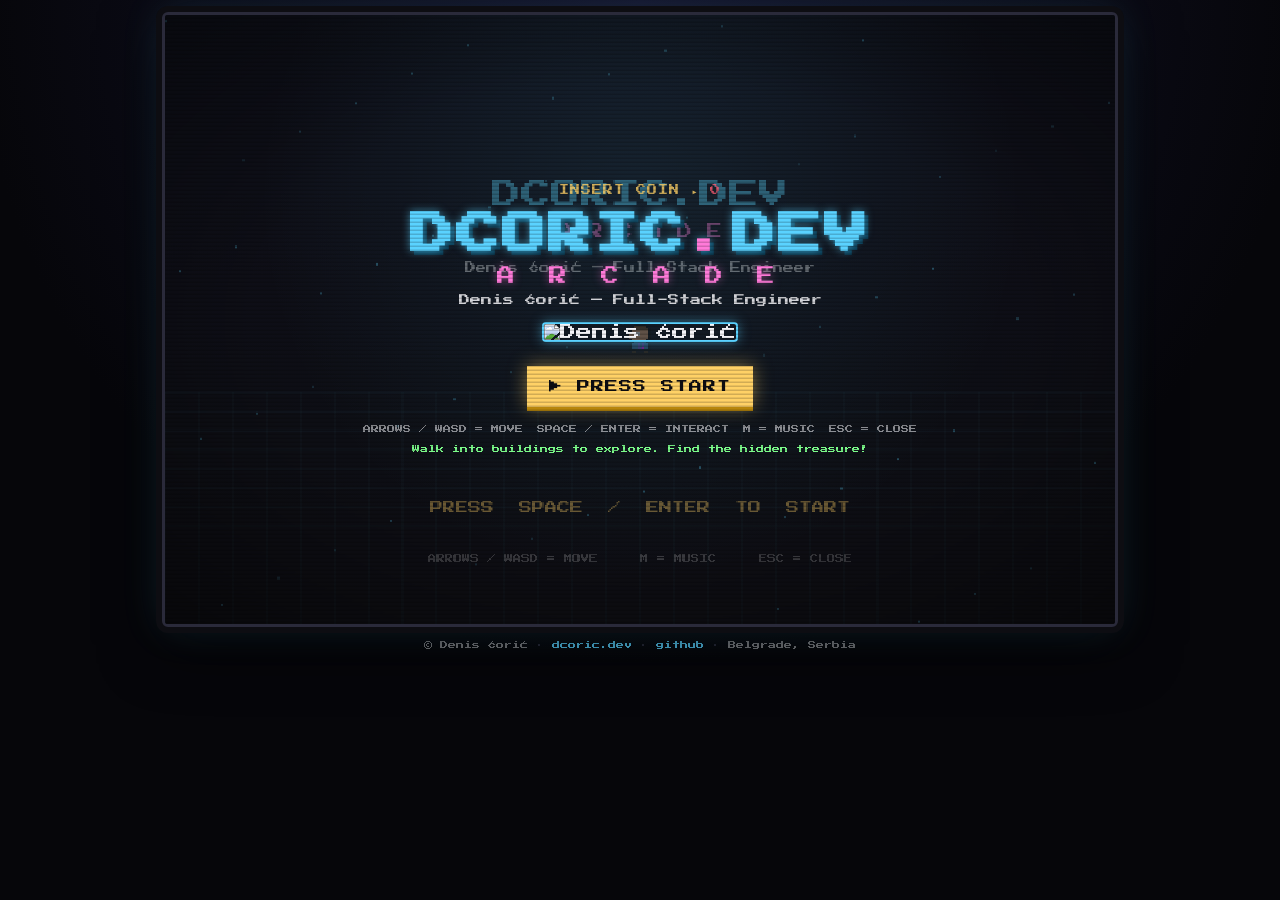
==== commit 00333526: "Updated metadata" ====
--- a/index.html
+++ b/index.html
@@ -3,9 +3,90 @@
 <head>
 <meta charset="UTF-8" />
 <meta name="viewport" content="width=device-width, initial-scale=1.0, maximum-scale=1.0, user-scalable=no" />
-<title>DCORIC.DEV — Arcade</title>
+
+<!-- Primary Meta -->
+<title>Denis Ćorić — Full-Stack Engineer | dcoric.dev Arcade</title>
+<meta name="title" content="Denis Ćorić — Full-Stack Engineer | dcoric.dev Arcade" />
+<meta name="description" content="A gamified, playable portfolio for Denis Ćorić — Full-Stack Engineer at G-Research. Explore a pixel world, unlock quest-projects, visit open-source guilds, and earn achievements. 10+ years building trading platforms, developer tools & OSS." />
+<meta name="author" content="Denis Ćorić" />
+<meta name="keywords" content="Denis Ćorić, dcoric, Full-Stack Engineer, React, Next.js, TypeScript, Node.js, G-Research, Belgrade, open source, FINOS, git-proxy, Grafana, developer portfolio, gamified portfolio" />
+<meta name="robots" content="index, follow, max-image-preview:large" />
+<meta name="theme-color" content="#0d0d12" />
+<meta name="application-name" content="dcoric.dev Arcade" />
+<meta name="apple-mobile-web-app-capable" content="yes" />
+<meta name="apple-mobile-web-app-status-bar-style" content="black-translucent" />
+<meta name="apple-mobile-web-app-title" content="dcoric.dev" />
+<meta name="msapplication-TileColor" content="#0d0d12" />
+<meta name="color-scheme" content="dark" />
+<link rel="canonical" href="https://dcoric.dev/" />
+
+<!-- Favicon -->
 <link rel="icon" href="data:image/svg+xml,%3Csvg xmlns='http://www.w3.org/2000/svg' viewBox='0 0 16 16'%3E%3Crect width='16' height='16' fill='%230d0d12'/%3E%3Crect x='3' y='3' width='10' height='10' rx='2' fill='%23ffd166'/%3E%3Crect x='5' y='5' width='6' height='6' fill='%23b8860b'/%3E%3Crect x='7' y='6' width='2' height='4' fill='%23ffd166'/%3E%3C/svg%3E" />
-<meta name="description" content="A gamified portfolio for Denis Ćorić — Full-Stack Engineer. Walk the world, explore quests, unlock achievements." />
+
+<!-- Open Graph / Facebook / Teams / Slack / LinkedIn -->
+<meta property="og:type" content="website" />
+<meta property="og:site_name" content="dcoric.dev Arcade" />
+<meta property="og:url" content="https://dcoric.dev/" />
+<meta property="og:title" content="Denis Ćorić — Full-Stack Engineer | dcoric.dev Arcade" />
+<meta property="og:description" content="A gamified, playable portfolio. Explore a pixel world, unlock quest-projects, visit open-source guilds, and earn achievements. 10+ years building trading platforms, developer tools & OSS at G-Research." />
+<meta property="og:image" content="https://dcoric.dev/og-image.png" />
+<meta property="og:image:secure_url" content="https://dcoric.dev/og-image.png" />
+<meta property="og:image:type" content="image/png" />
+<meta property="og:image:width" content="1200" />
+<meta property="og:image:height" content="630" />
+<meta property="og:image:alt" content="dcoric.dev Arcade — a retro pixel-art gamified portfolio for Denis Ćorić, Full-Stack Engineer" />
+<meta property="og:locale" content="en_US" />
+
+<!-- Twitter / X Card -->
+<meta name="twitter:card" content="summary_large_image" />
+<meta name="twitter:site" content="@_dcoric_" />
+<meta name="twitter:creator" content="@_dcoric_" />
+<meta name="twitter:url" content="https://dcoric.dev/" />
+<meta name="twitter:title" content="Denis Ćorić — Full-Stack Engineer | dcoric.dev Arcade" />
+<meta name="twitter:description" content="A gamified, playable portfolio. Explore a pixel world, unlock quest-projects, visit open-source guilds, and earn achievements." />
+<meta name="twitter:image" content="https://dcoric.dev/og-image.png" />
+<meta name="twitter:image:alt" content="dcoric.dev Arcade — retro pixel-art gamified portfolio for Denis Ćorić" />
+
+<!-- Structured Data: Person + Website (Google rich results) -->
+<script type="application/ld+json">
+{
+  "@context": "https://schema.org",
+  "@graph": [
+    {
+      "@type": "Person",
+      "@id": "https://dcoric.dev/#person",
+      "name": "Denis Ćorić",
+      "alternateName": "dcoric",
+      "url": "https://dcoric.dev",
+      "image": "https://avatars.githubusercontent.com/u/5342224?v=4",
+      "jobTitle": "Full-Stack Engineer",
+      "worksFor": {
+        "@type": "Organization",
+        "name": "G-Research"
+      },
+      "address": {
+        "@type": "PostalAddress",
+        "addressLocality": "Belgrade",
+        "addressCountry": "RS"
+      },
+      "sameAs": [
+        "https://github.com/dcoric",
+        "https://www.linkedin.com/in/coricdenis",
+        "https://x.com/_dcoric_"
+      ],
+      "knowsAbout": ["TypeScript","React","Next.js","Node.js","GraphQL","PostgreSQL","AWS","Docker","Kubernetes","Grafana","OpenTelemetry","Open Source","Developer Experience"]
+    },
+    {
+      "@type": "WebSite",
+      "url": "https://dcoric.dev",
+      "name": "dcoric.dev Arcade",
+      "description": "A gamified, playable portfolio for Denis Ćorić — Full-Stack Engineer.",
+      "author": { "@id": "https://dcoric.dev/#person" }
+    }
+  ]
+}
+</script>
+
 <link rel="preconnect" href="https://fonts.googleapis.com" />
 <link rel="preconnect" href="https://fonts.gstatic.com" crossorigin />
 <link href="https://fonts.googleapis.com/css2?family=Press+Start+2P&family=VT323&display=swap" rel="stylesheet" />
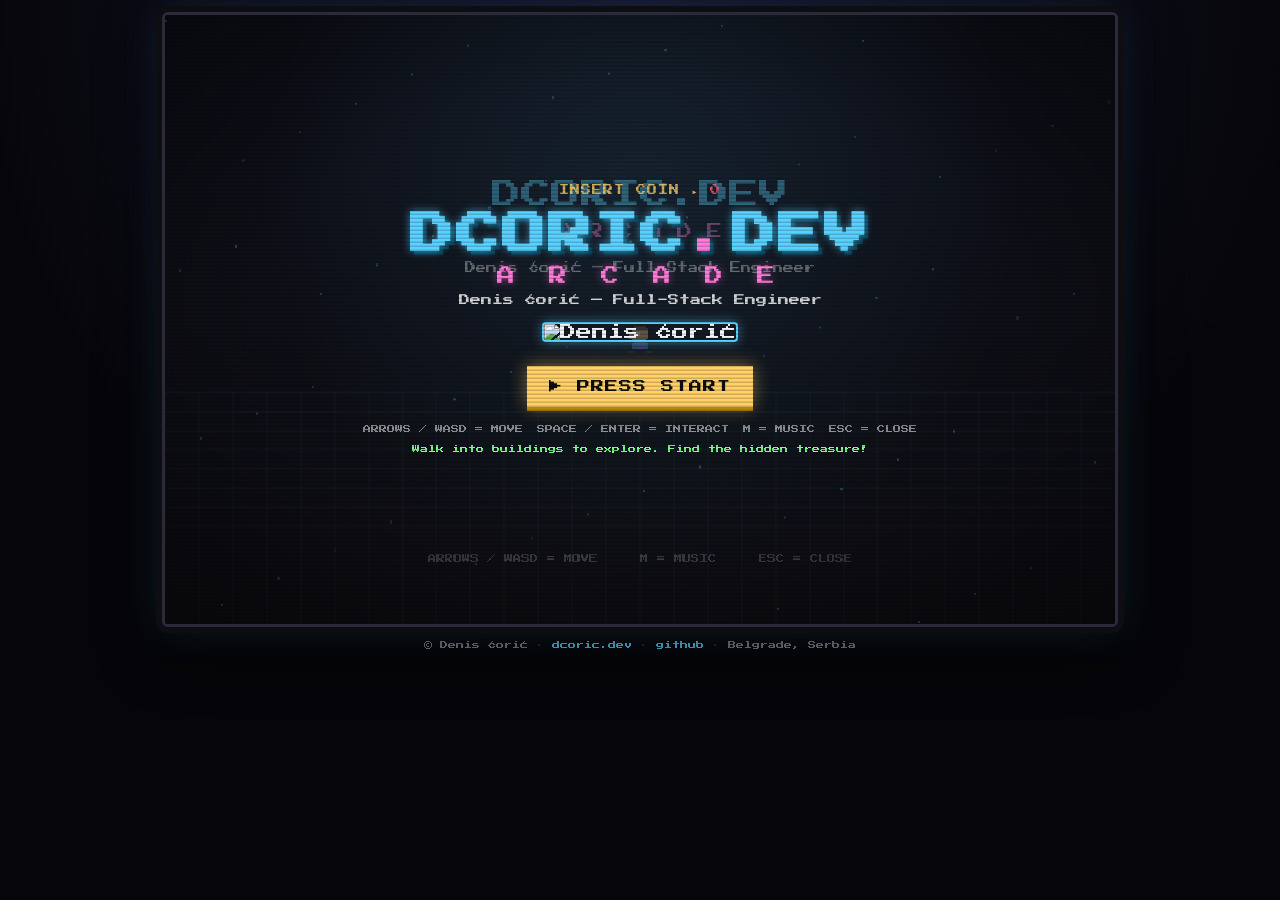
==== commit abdcd850: "fix: bust cached static assets" ====
--- a/index.html
+++ b/index.html
@@ -90,7 +90,7 @@
 <link rel="preconnect" href="https://fonts.googleapis.com" />
 <link rel="preconnect" href="https://fonts.gstatic.com" crossorigin />
 <link href="https://fonts.googleapis.com/css2?family=Press+Start+2P&family=VT323&display=swap" rel="stylesheet" />
-<link rel="stylesheet" href="css/style.css" />
+<link rel="stylesheet" href="css/style.css?v=20260617195704" />
 </head>
 <body>
 <div id="frame">
@@ -195,11 +195,11 @@
   </div>
 </div>
 
-<script src="js/data.js"></script>
-<script src="js/audio.js"></script>
-<script src="js/sprites.js"></script>
-<script src="js/world.js"></script>
-<script src="js/game.js"></script>
+<script src="js/data.js?v=20260617195704"></script>
+<script src="js/audio.js?v=20260617195704"></script>
+<script src="js/sprites.js?v=20260617195704"></script>
+<script src="js/world.js?v=20260617195704"></script>
+<script src="js/game.js?v=20260617195704"></script>
 <script>
   window.addEventListener("load", function () {
     GAME.init();
--- a/css/style.css
+++ b/css/style.css
@@ -686,6 +686,282 @@
   #footer { font-size: 7px; }
 }
 
+@media (max-width: 700px) and (orientation: portrait) {
+  body {
+    min-height: 100vh;
+    min-height: 100svh;
+    justify-content: center;
+  }
+
+  #frame {
+    max-width: none;
+    min-height: 100vh;
+    min-height: 100svh;
+    justify-content: center;
+    padding: 8px;
+  }
+
+  #screen {
+    width: min(calc(100vw - 16px), calc((100vh - 68px) * 9 / 16));
+    height: min(calc(100vh - 68px), calc((100vw - 16px) * 16 / 9));
+    max-width: 430px;
+    max-height: calc(100vh - 68px);
+    aspect-ratio: 9 / 16;
+  }
+
+  #game {
+    position: absolute;
+    top: 0;
+    left: 50%;
+    width: auto;
+    height: 100%;
+    min-width: 100%;
+    transform: translateX(-50%);
+  }
+
+  #boot {
+    background:
+      radial-gradient(circle at 50% 28%, rgba(90,210,255,0.12), transparent 58%),
+      rgba(13, 13, 18, 0.78);
+  }
+
+  .boot-inner {
+    width: 100%;
+    min-height: 100%;
+    justify-content: center;
+    gap: 12px;
+    padding: 18px 14px;
+  }
+
+  .boot-coin {
+    font-size: 8px;
+    line-height: 1.4;
+  }
+
+  .boot-title {
+    font-size: clamp(22px, 8vw, 30px);
+    line-height: 1.2;
+    letter-spacing: 1px;
+    text-shadow:
+      0 0 8px rgba(90, 210, 255, 0.6),
+      3px 3px 0 #0a3a52;
+  }
+
+  .boot-arcade {
+    font-size: clamp(10px, 3.4vw, 14px);
+    letter-spacing: 5px;
+    padding-left: 5px;
+  }
+
+  .boot-sub {
+    max-width: 28ch;
+    font-size: 9px;
+    line-height: 1.45;
+  }
+
+  .boot-start {
+    max-width: 100%;
+    font-size: 11px;
+    line-height: 1.3;
+    padding: 13px 16px;
+    white-space: nowrap;
+  }
+
+  .boot-controls {
+    width: 100%;
+    flex-direction: column;
+    align-items: center;
+    gap: 6px;
+    font-size: 7px;
+    line-height: 1.45;
+  }
+
+  .boot-controls span {
+    max-width: 100%;
+    min-width: 0;
+    overflow-wrap: anywhere;
+  }
+
+  .boot-hint {
+    max-width: 30ch;
+    font-size: 7px;
+    line-height: 1.5;
+  }
+
+  .hud-top {
+    gap: 8px;
+    padding: 8px;
+  }
+
+  .hud-id-text {
+    max-width: 150px;
+    min-width: 0;
+  }
+
+  #hud-name,
+  #hud-title,
+  #hud-level {
+    overflow: hidden;
+    text-overflow: ellipsis;
+    white-space: nowrap;
+  }
+
+  .hud-btns {
+    margin-left: auto;
+  }
+
+  .hud-btns button {
+    min-width: 32px;
+    height: 30px;
+    padding: 5px 7px;
+  }
+
+  #btn-music {
+    max-width: 58px;
+    overflow: hidden;
+    text-overflow: ellipsis;
+    white-space: nowrap;
+  }
+
+  #minimap {
+    top: 56px;
+    right: 8px;
+  }
+
+  #location-label {
+    bottom: 178px;
+    max-width: calc(100% - 24px);
+    overflow: hidden;
+    text-overflow: ellipsis;
+  }
+
+  #dpad {
+    left: 50%;
+    bottom: 14px;
+    transform: translateX(-50%);
+    grid-template-columns: repeat(3, 46px);
+    grid-template-rows: repeat(3, 46px);
+    gap: 6px;
+    opacity: 0.9;
+  }
+
+  #dpad button {
+    font-size: 15px;
+  }
+
+  .dp-row {
+    gap: 6px;
+  }
+
+  .dp-row button {
+    width: 46px;
+    height: 46px;
+  }
+
+  #panel {
+    align-items: stretch;
+    padding: 10px;
+  }
+
+  .panel-box {
+    max-width: none;
+    max-height: calc(100% - 20px);
+    padding: 18px 14px 22px;
+  }
+
+  .panel-title {
+    font-size: 12px;
+  }
+
+  .panel-sub,
+  #panel-body h3 {
+    line-height: 1.5;
+  }
+
+  .char-card,
+  .guild-card {
+    align-items: flex-start;
+  }
+
+  .cs-row {
+    gap: 10px;
+    line-height: 1.45;
+  }
+
+  .cs-row b {
+    min-width: 0;
+    text-align: right;
+    overflow-wrap: anywhere;
+  }
+
+  .skill-group {
+    padding: 10px;
+  }
+
+  .skill-row {
+    grid-template-columns: minmax(72px, 0.9fr) minmax(92px, 1.3fr) 32px;
+    gap: 6px;
+  }
+
+  .skill-name {
+    font-size: 7px;
+    overflow-wrap: anywhere;
+  }
+
+  .quest-top {
+    align-items: flex-start;
+    gap: 8px;
+  }
+
+  .quest-name {
+    line-height: 1.35;
+  }
+
+  .ach-grid {
+    grid-template-columns: 1fr;
+  }
+
+  .contact-link {
+    gap: 8px;
+    padding: 10px;
+  }
+
+  .contact-handle {
+    min-width: 0;
+    overflow-wrap: anywhere;
+  }
+
+  #dialog {
+    width: calc(100% - 24px);
+    bottom: 18%;
+  }
+
+  #toast {
+    bottom: 184px;
+    max-width: calc(100% - 24px);
+    white-space: normal;
+    text-align: center;
+    line-height: 1.4;
+  }
+
+  #footer {
+    width: min(100%, 430px);
+    margin-top: 8px;
+    line-height: 1.6;
+    gap: 5px 8px;
+  }
+}
+
+@supports (height: 100svh) {
+  @media (max-width: 700px) and (orientation: portrait) {
+    #screen {
+      width: min(calc(100vw - 16px), calc((100svh - 68px) * 9 / 16));
+      height: min(calc(100svh - 68px), calc((100vw - 16px) * 16 / 9));
+      max-height: calc(100svh - 68px);
+    }
+  }
+}
+
 @media (min-width: 1024px) {
   #dpad { opacity: 0.4; }
   #dpad:hover { opacity: 0.9; }
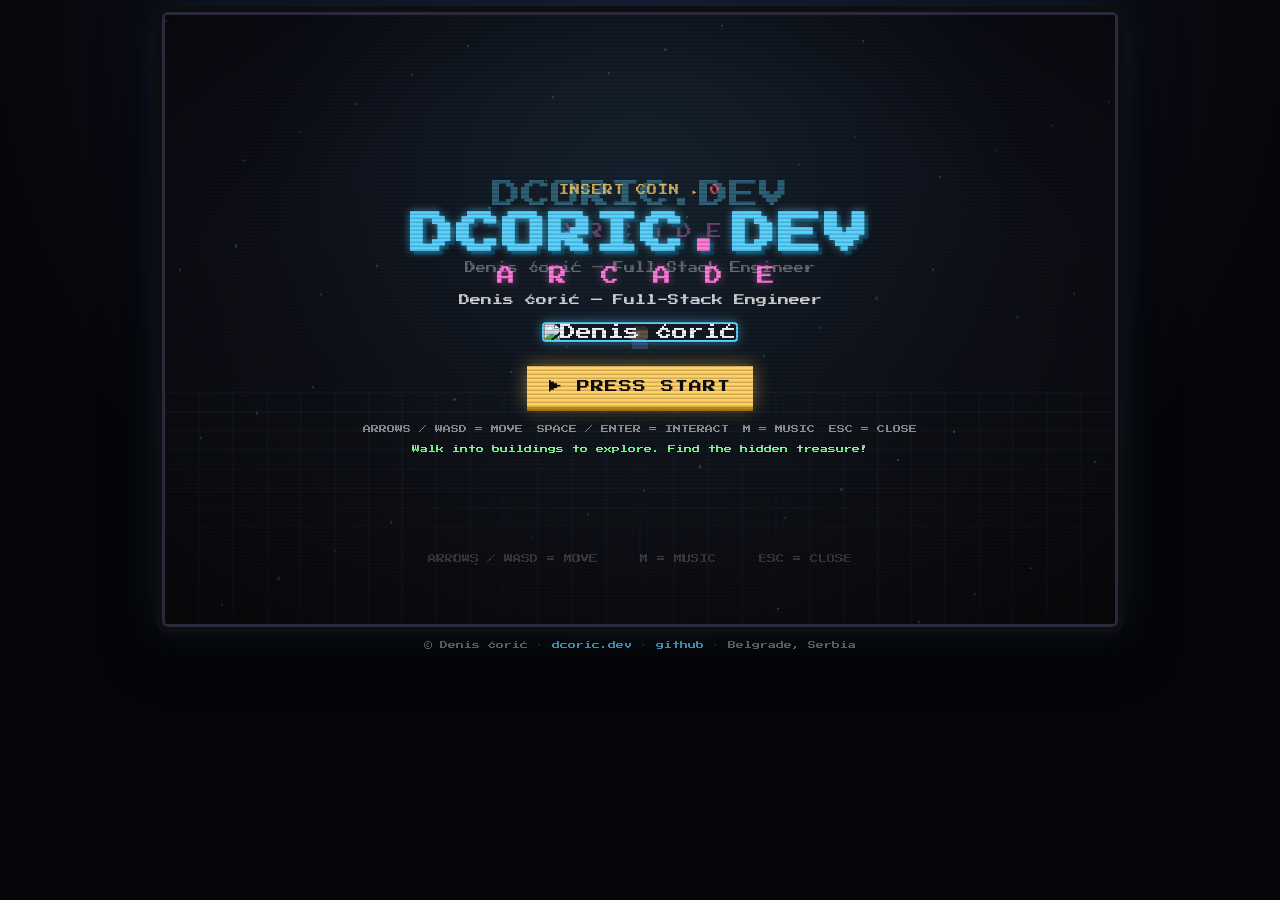
==== commit 75bf264d: "fix: Adjust game viewport based on screen orientation Dynamically adjusts the visible tile area and " ====
--- a/index.html
+++ b/index.html
@@ -90,7 +90,7 @@
 <link rel="preconnect" href="https://fonts.googleapis.com" />
 <link rel="preconnect" href="https://fonts.gstatic.com" crossorigin />
 <link href="https://fonts.googleapis.com/css2?family=Press+Start+2P&family=VT323&display=swap" rel="stylesheet" />
-<link rel="stylesheet" href="css/style.css?v=20260617195704" />
+<link rel="stylesheet" href="css/style.css?v=20260617200000" />
 </head>
 <body>
 <div id="frame">
@@ -195,11 +195,11 @@
   </div>
 </div>
 
-<script src="js/data.js?v=20260617195704"></script>
-<script src="js/audio.js?v=20260617195704"></script>
-<script src="js/sprites.js?v=20260617195704"></script>
-<script src="js/world.js?v=20260617195704"></script>
-<script src="js/game.js?v=20260617195704"></script>
+<script src="js/data.js?v=20260617200000"></script>
+<script src="js/audio.js?v=20260617200000"></script>
+<script src="js/sprites.js?v=20260617200000"></script>
+<script src="js/world.js?v=20260617200000"></script>
+<script src="js/game.js?v=20260617200000"></script>
 <script>
   window.addEventListener("load", function () {
     GAME.init();
